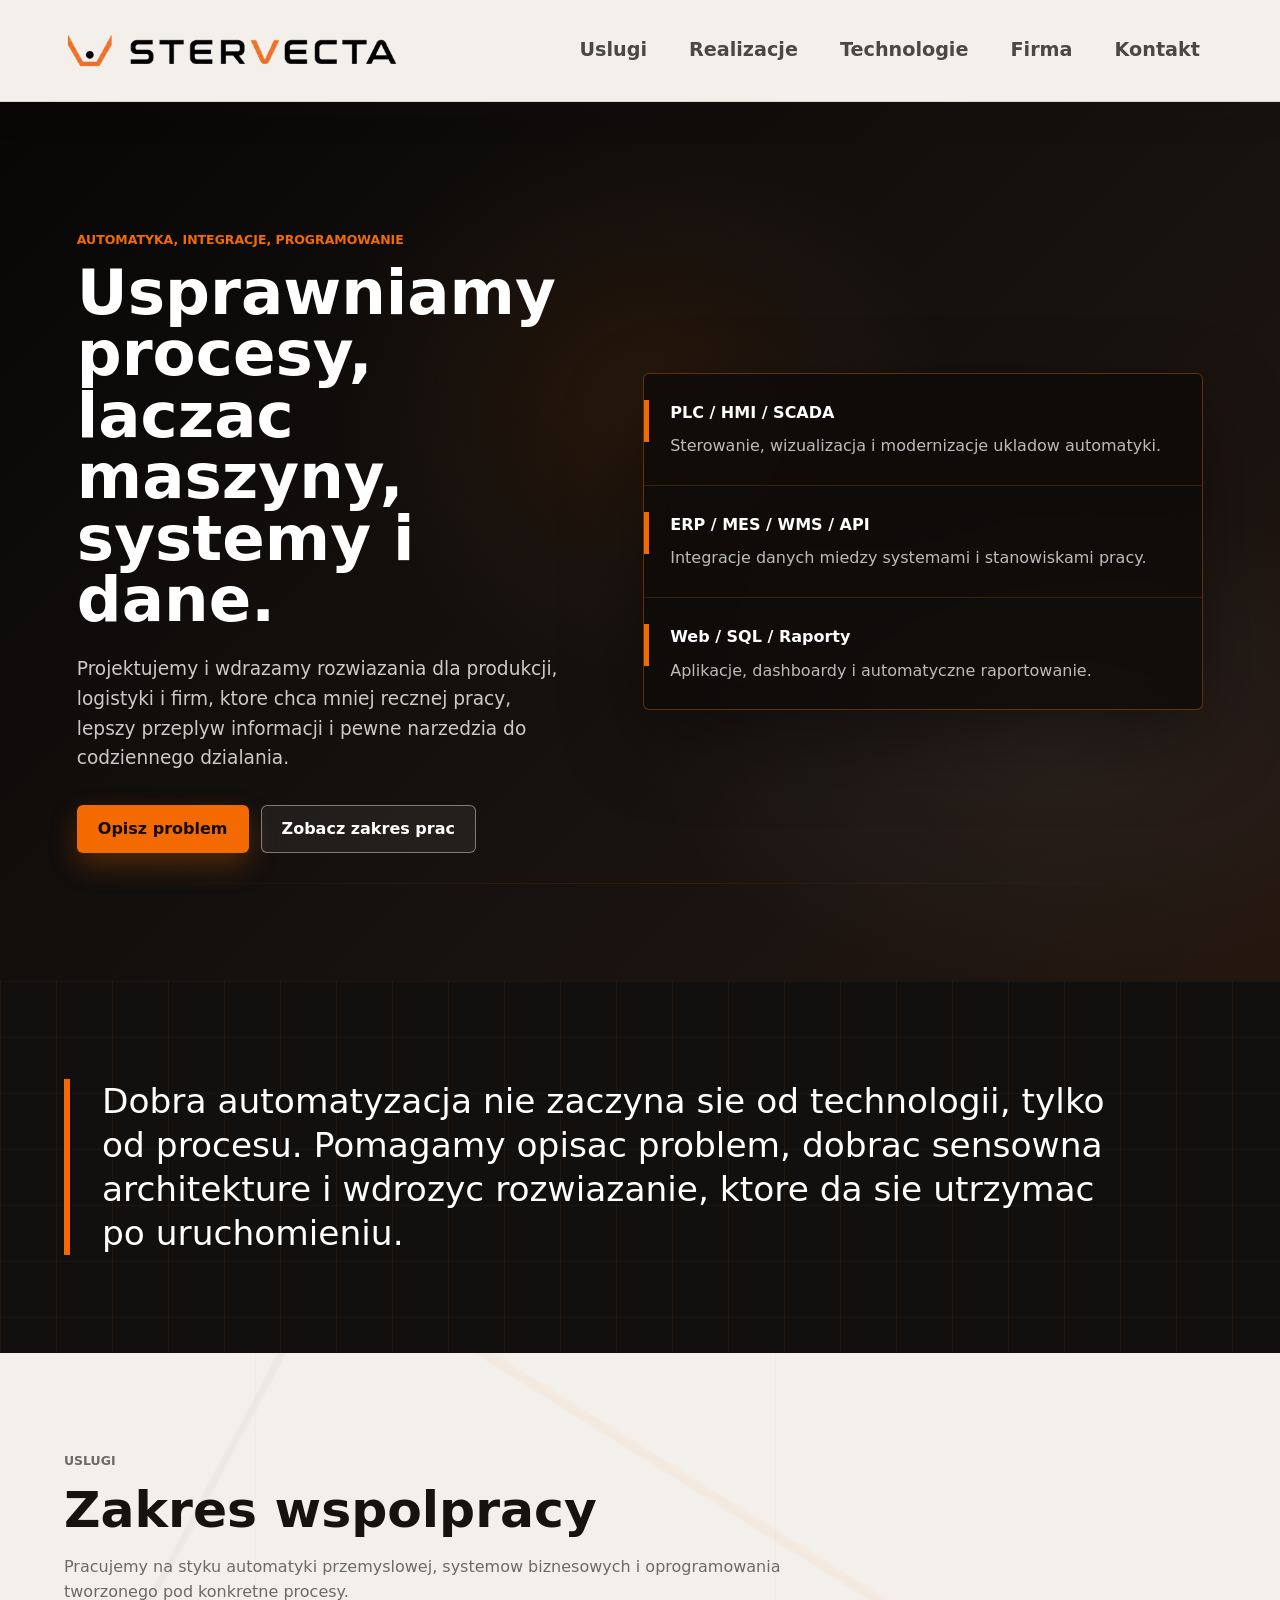
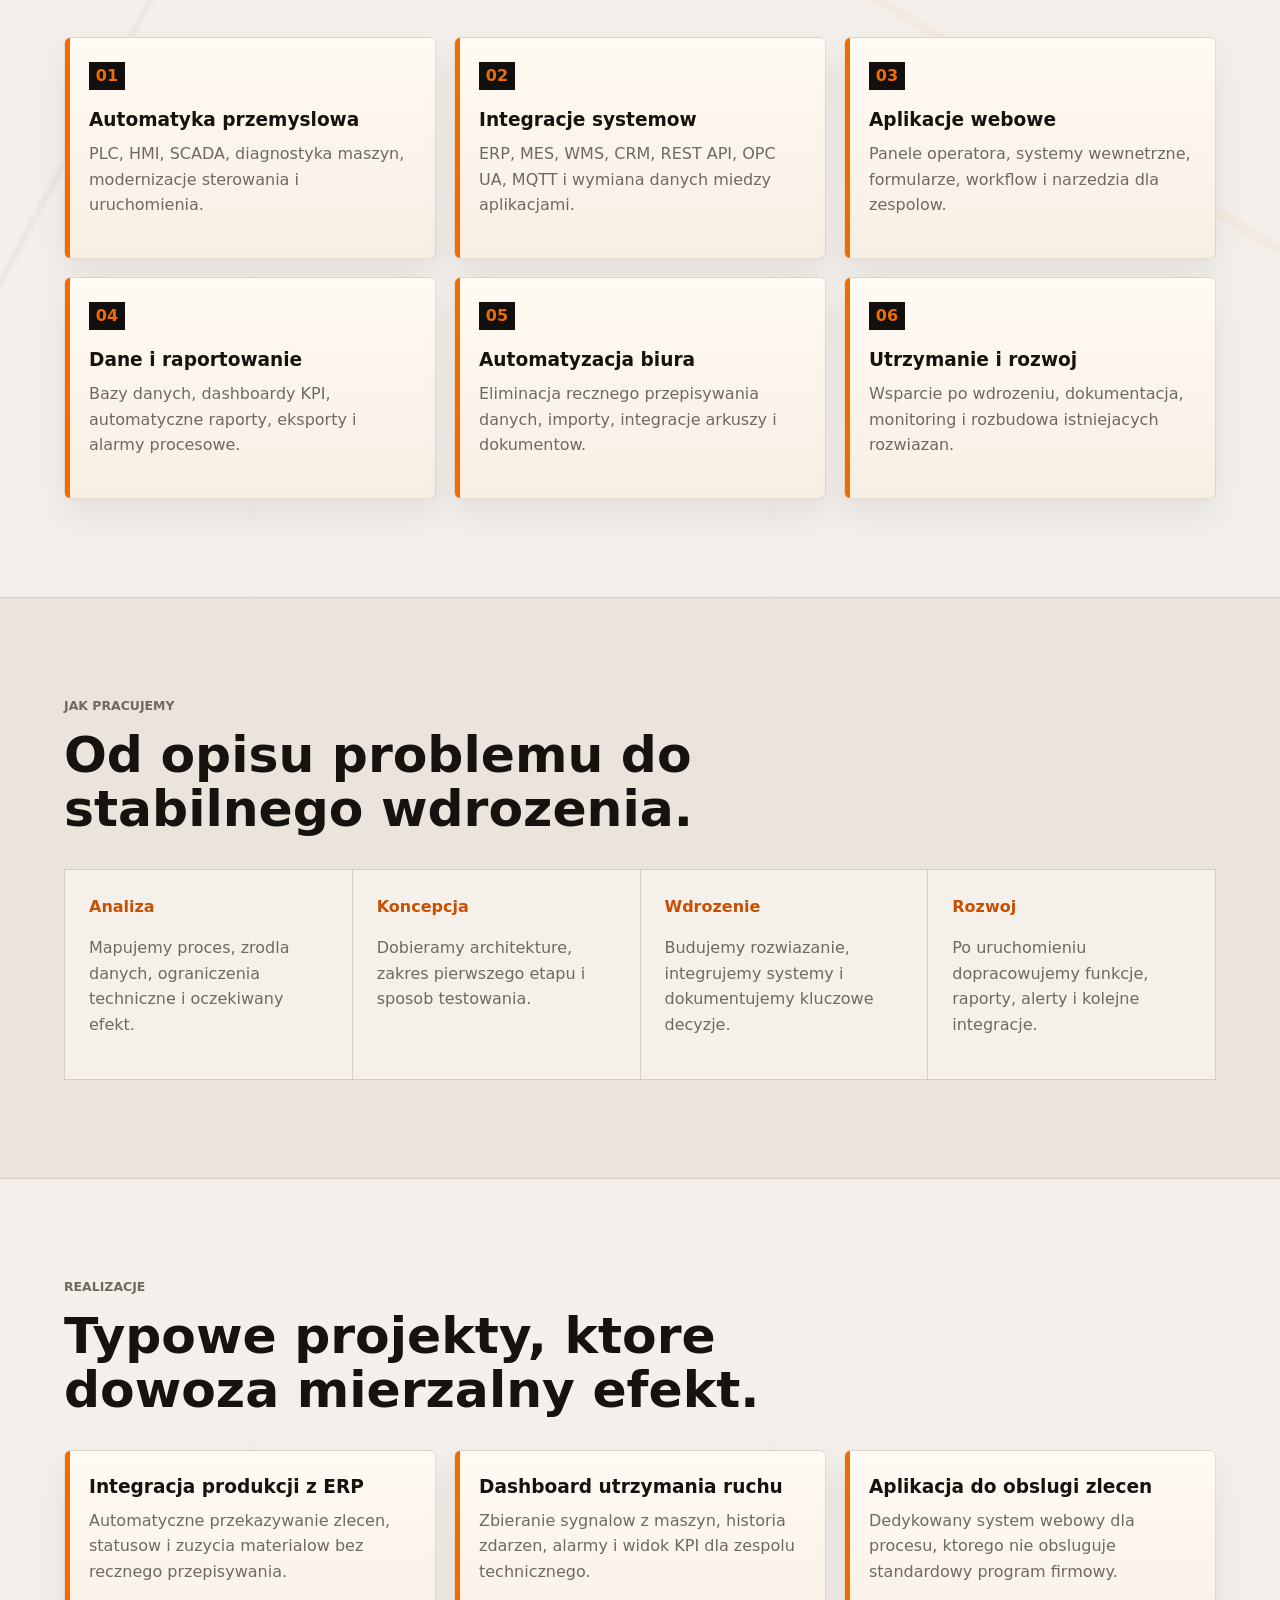
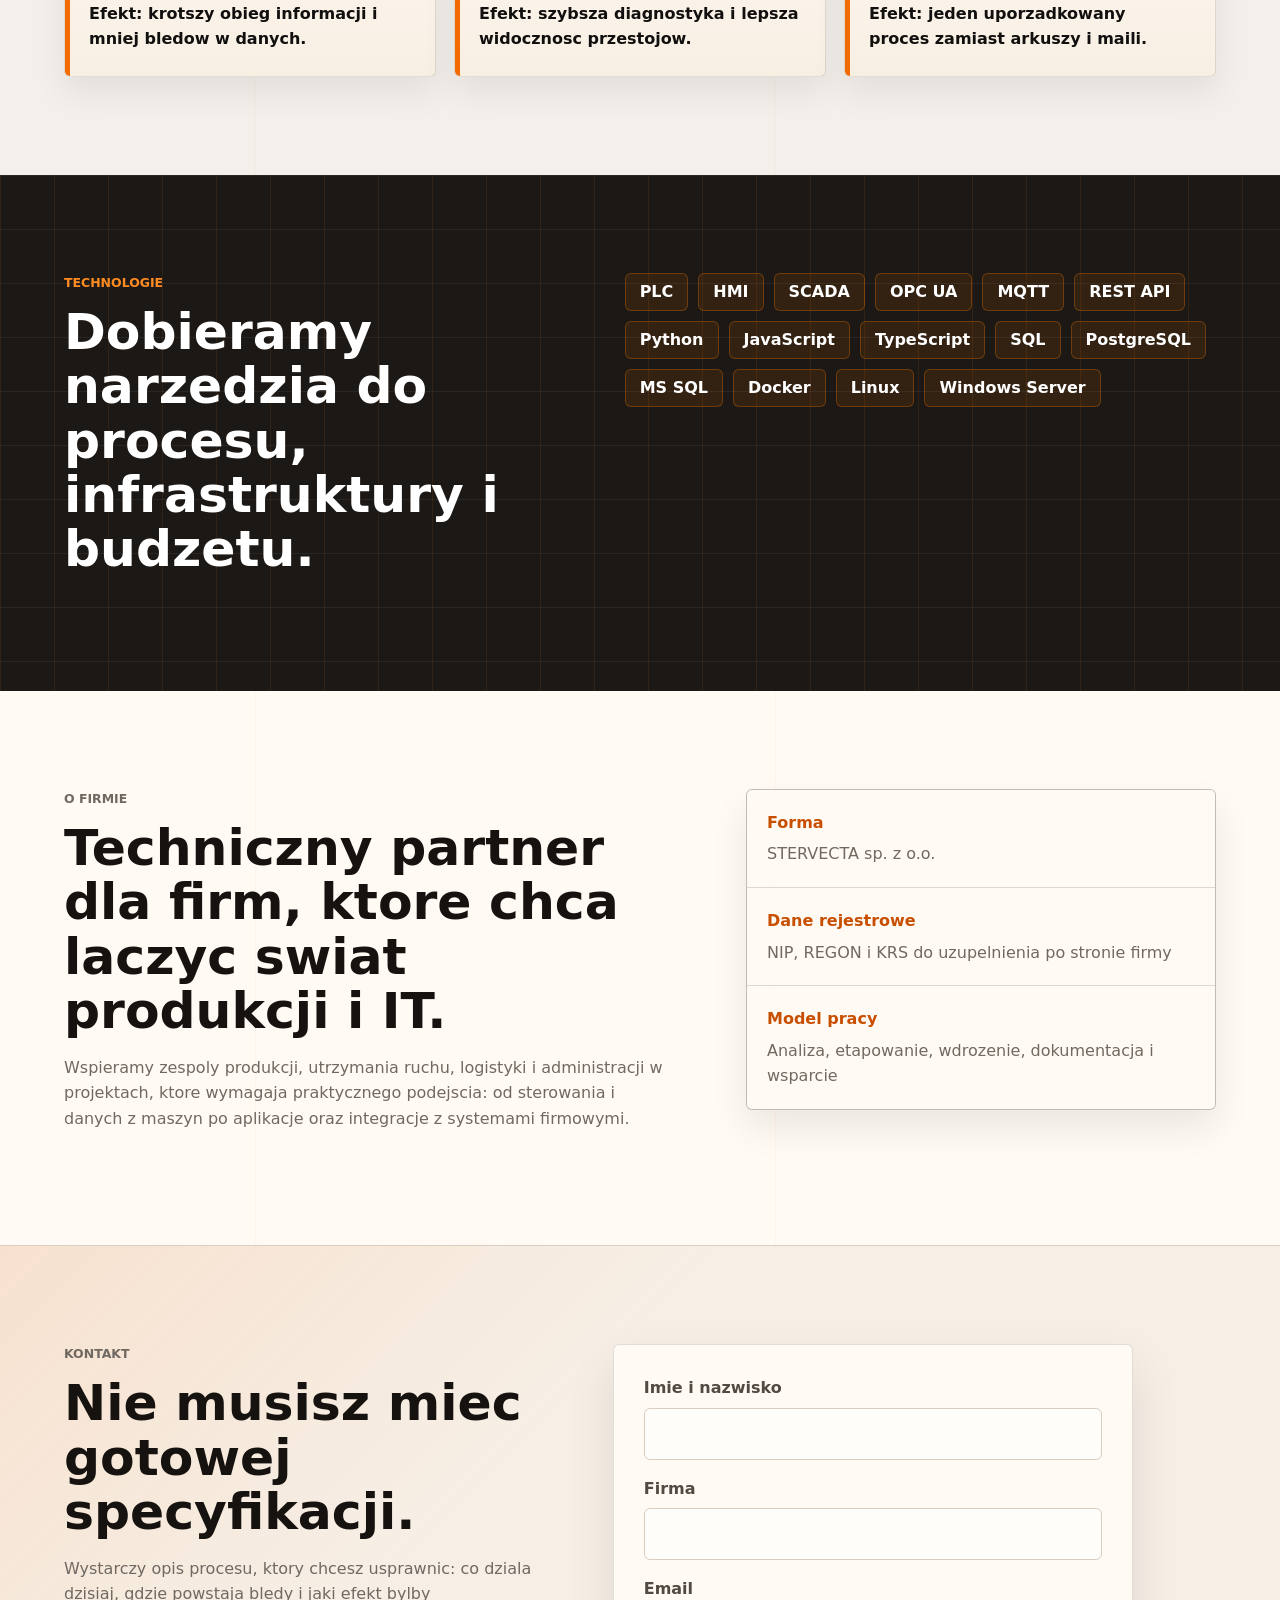
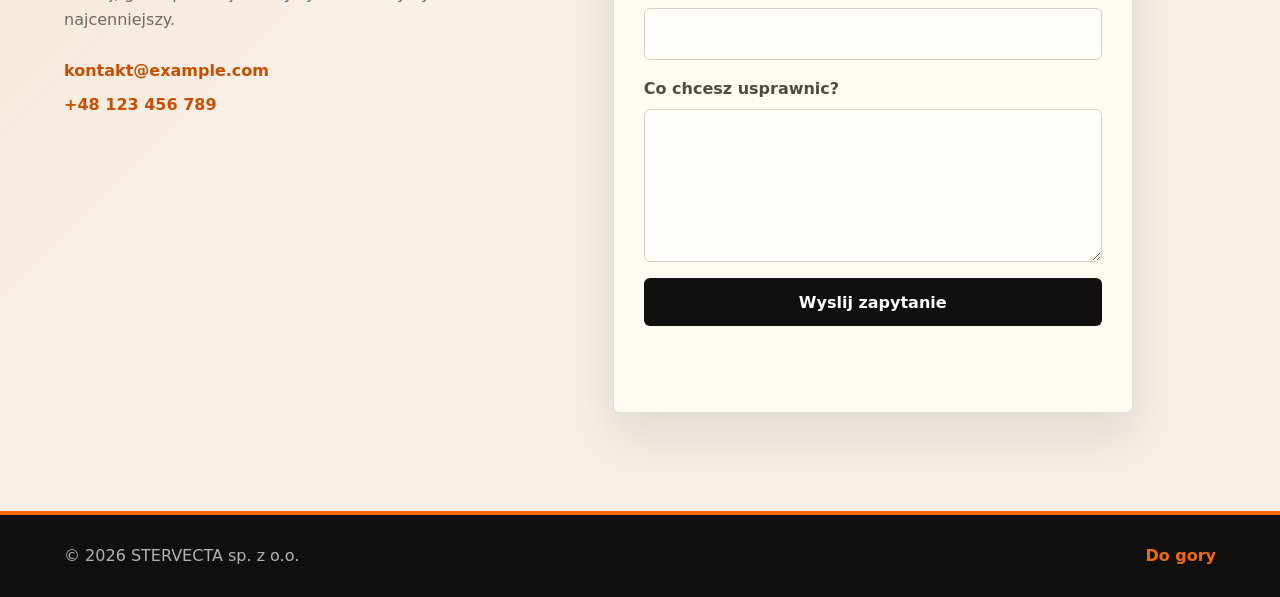
==== index.html @ 31d6cd72 "Offset anchor links below sticky header" ====
﻿<!doctype html>
<html lang="pl">
  <head>
    <meta charset="utf-8">
    <meta name="viewport" content="width=device-width, initial-scale=1">
    <title>Automatyka, integracje i programowanie | STERVECTA automation</title>
    <meta
      name="description"
      content="Automatyka przemyslowa, integracje systemow, aplikacje webowe i automatyzacja procesow dla firm."
    >
    <link rel="stylesheet" href="styles.css?v=20260614-2">
  </head>
  <body>
    <header class="site-header">
      <a class="brand" href="#top" aria-label="Strona glowna">
        <img class="brand-logo" src="assets/logo-stervecta.png?v=20260614-1" alt="STERVECTA">
      </a>
      <button class="menu-toggle" type="button" aria-expanded="false" aria-controls="site-nav" aria-label="Otworz menu">
        <span></span>
        <span></span>
        <span></span>
      </button>
      <nav class="site-nav" id="site-nav" aria-label="Glowne">
        <a href="#uslugi">Uslugi</a>
        <a href="#realizacje">Realizacje</a>
        <a href="#technologie">Technologie</a>
        <a href="#firma">Firma</a>
        <a href="#kontakt">Kontakt</a>
      </nav>
    </header>

    <main id="top">
      <section class="hero">
        <div class="hero-content">
          <p class="eyebrow">Automatyka, integracje, programowanie</p>
          <h1>Usprawniamy procesy, laczac maszyny, systemy i dane.</h1>
          <p class="hero-copy">
            Projektujemy i wdrazamy rozwiazania dla produkcji, logistyki i firm,
            ktore chca mniej recznej pracy, lepszy przeplyw informacji i pewne
            narzedzia do codziennego dzialania.
          </p>
          <div class="hero-actions">
            <a class="button primary" href="#kontakt">Opisz problem</a>
            <a class="button secondary" href="#uslugi">Zobacz zakres prac</a>
          </div>
        </div>
        <aside class="hero-panel" aria-label="Obszary specjalizacji">
          <div>
            <span class="metric">PLC / HMI / SCADA</span>
            <p>Sterowanie, wizualizacja i modernizacje ukladow automatyki.</p>
          </div>
          <div>
            <span class="metric">ERP / MES / WMS / API</span>
            <p>Integracje danych miedzy systemami i stanowiskami pracy.</p>
          </div>
          <div>
            <span class="metric">Web / SQL / Raporty</span>
            <p>Aplikacje, dashboardy i automatyczne raportowanie.</p>
          </div>
        </aside>
      </section>

      <section class="section intro">
        <p class="lead">
          Dobra automatyzacja nie zaczyna sie od technologii, tylko od procesu.
          Pomagamy opisac problem, dobrac sensowna architekture i wdrozyc
          rozwiazanie, ktore da sie utrzymac po uruchomieniu.
        </p>
      </section>

      <section class="section" id="uslugi">
        <div class="section-heading">
          <p class="eyebrow">Uslugi</p>
          <h2>Zakres wspolpracy</h2>
          <p>
            Pracujemy na styku automatyki przemyslowej, systemow biznesowych i
            oprogramowania tworzonego pod konkretne procesy.
          </p>
        </div>
        <div class="service-grid">
          <article class="service-card">
            <span class="card-kicker">01</span>
            <h3>Automatyka przemyslowa</h3>
            <p>PLC, HMI, SCADA, diagnostyka maszyn, modernizacje sterowania i uruchomienia.</p>
          </article>
          <article class="service-card">
            <span class="card-kicker">02</span>
            <h3>Integracje systemow</h3>
            <p>ERP, MES, WMS, CRM, REST API, OPC UA, MQTT i wymiana danych miedzy aplikacjami.</p>
          </article>
          <article class="service-card">
            <span class="card-kicker">03</span>
            <h3>Aplikacje webowe</h3>
            <p>Panele operatora, systemy wewnetrzne, formularze, workflow i narzedzia dla zespolow.</p>
          </article>
          <article class="service-card">
            <span class="card-kicker">04</span>
            <h3>Dane i raportowanie</h3>
            <p>Bazy danych, dashboardy KPI, automatyczne raporty, eksporty i alarmy procesowe.</p>
          </article>
          <article class="service-card">
            <span class="card-kicker">05</span>
            <h3>Automatyzacja biura</h3>
            <p>Eliminacja recznego przepisywania danych, importy, integracje arkuszy i dokumentow.</p>
          </article>
          <article class="service-card">
            <span class="card-kicker">06</span>
            <h3>Utrzymanie i rozwoj</h3>
            <p>Wsparcie po wdrozeniu, dokumentacja, monitoring i rozbudowa istniejacych rozwiazan.</p>
          </article>
        </div>
      </section>

      <section class="section process">
        <div class="section-heading">
          <p class="eyebrow">Jak pracujemy</p>
          <h2>Od opisu problemu do stabilnego wdrozenia.</h2>
        </div>
        <ol class="process-list">
          <li>
            <span>Analiza</span>
            <p>Mapujemy proces, zrodla danych, ograniczenia techniczne i oczekiwany efekt.</p>
          </li>
          <li>
            <span>Koncepcja</span>
            <p>Dobieramy architekture, zakres pierwszego etapu i sposob testowania.</p>
          </li>
          <li>
            <span>Wdrozenie</span>
            <p>Budujemy rozwiazanie, integrujemy systemy i dokumentujemy kluczowe decyzje.</p>
          </li>
          <li>
            <span>Rozwoj</span>
            <p>Po uruchomieniu dopracowujemy funkcje, raporty, alerty i kolejne integracje.</p>
          </li>
        </ol>
      </section>

      <section class="section" id="realizacje">
        <div class="section-heading">
          <p class="eyebrow">Realizacje</p>
          <h2>Typowe projekty, ktore dowoza mierzalny efekt.</h2>
        </div>
        <div class="case-grid">
          <article class="case-card">
            <h3>Integracja produkcji z ERP</h3>
            <p>Automatyczne przekazywanie zlecen, statusow i zuzycia materialow bez recznego przepisywania.</p>
            <strong>Efekt: krotszy obieg informacji i mniej bledow w danych.</strong>
          </article>
          <article class="case-card">
            <h3>Dashboard utrzymania ruchu</h3>
            <p>Zbieranie sygnalow z maszyn, historia zdarzen, alarmy i widok KPI dla zespolu technicznego.</p>
            <strong>Efekt: szybsza diagnostyka i lepsza widocznosc przestojow.</strong>
          </article>
          <article class="case-card">
            <h3>Aplikacja do obslugi zlecen</h3>
            <p>Dedykowany system webowy dla procesu, ktorego nie obsluguje standardowy program firmowy.</p>
            <strong>Efekt: jeden uporzadkowany proces zamiast arkuszy i maili.</strong>
          </article>
        </div>
      </section>

      <section class="section split" id="technologie">
        <div>
          <p class="eyebrow">Technologie</p>
          <h2>Dobieramy narzedzia do procesu, infrastruktury i budzetu.</h2>
        </div>
        <div class="tag-cloud" aria-label="Technologie">
          <span>PLC</span>
          <span>HMI</span>
          <span>SCADA</span>
          <span>OPC UA</span>
          <span>MQTT</span>
          <span>REST API</span>
          <span>Python</span>
          <span>JavaScript</span>
          <span>TypeScript</span>
          <span>SQL</span>
          <span>PostgreSQL</span>
          <span>MS SQL</span>
          <span>Docker</span>
          <span>Linux</span>
          <span>Windows Server</span>
        </div>
      </section>

      <section class="section company" id="firma">
        <div class="company-copy">
          <p class="eyebrow">O firmie</p>
          <h2>Techniczny partner dla firm, ktore chca laczyc swiat produkcji i IT.</h2>
          <p>
            Wspieramy zespoly produkcji, utrzymania ruchu, logistyki i administracji
            w projektach, ktore wymagaja praktycznego podejscia: od sterowania i
            danych z maszyn po aplikacje oraz integracje z systemami firmowymi.
          </p>
        </div>
        <dl class="company-facts">
          <div>
            <dt>Forma</dt>
            <dd>STERVECTA sp. z o.o.</dd>
          </div>
          <div>
            <dt>Dane rejestrowe</dt>
            <dd>NIP, REGON i KRS do uzupelnienia po stronie firmy</dd>
          </div>
          <div>
            <dt>Model pracy</dt>
            <dd>Analiza, etapowanie, wdrozenie, dokumentacja i wsparcie</dd>
          </div>
        </dl>
      </section>

      <section class="section contact" id="kontakt">
        <div class="section-heading">
          <p class="eyebrow">Kontakt</p>
          <h2>Nie musisz miec gotowej specyfikacji.</h2>
          <p>
            Wystarczy opis procesu, ktory chcesz usprawnic: co dziala dzisiaj,
            gdzie powstaja bledy i jaki efekt bylby najcenniejszy.
          </p>
          <div class="contact-lines">
            <a href="mailto:kontakt@example.com">kontakt@example.com</a>
            <a href="tel:+48123456789">+48 123 456 789</a>
          </div>
        </div>
        <form class="contact-form">
          <label>
            Imie i nazwisko
            <input type="text" name="name" autocomplete="name">
          </label>
          <label>
            Firma
            <input type="text" name="company" autocomplete="organization">
          </label>
          <label>
            Email
            <input type="email" name="email" autocomplete="email">
          </label>
          <label>
            Co chcesz usprawnic?
            <textarea name="message" rows="5"></textarea>
          </label>
          <button class="button primary dark" type="submit">Wyslij zapytanie</button>
          <p class="form-status" role="status" aria-live="polite"></p>
        </form>
      </section>
    </main>

    <footer class="site-footer">
      <span>&copy; 2026 STERVECTA sp. z o.o.</span>
      <a href="#top">Do gory</a>
    </footer>

    <script src="script.js?v=20260523-3"></script>
  </body>
</html>
---- styles.css ----
﻿:root {
  --bg: #f3f0eb;
  --surface: #fffaf4;
  --surface-strong: #f8efe3;
  --ink: #15120f;
  --muted: #706962;
  --line: #d8cec1;
  --dark: #11100f;
  --dark-2: #1c1815;
  --dark-3: #2b241f;
  --accent: #f26a00;
  --accent-strong: #c94f00;
  --accent-soft: #fff0df;
  --steel: #34383c;
  --radius: 6px;
  font-family: Inter, ui-sans-serif, system-ui, -apple-system, BlinkMacSystemFont, "Segoe UI", sans-serif;
}

* {
  box-sizing: border-box;
}

html {
  scroll-behavior: smooth;
  scroll-padding-top: 124px;
}

section[id] {
  scroll-margin-top: 124px;
}

body {
  margin: 0;
  background:
    radial-gradient(circle at 16% 18%, rgba(242, 106, 0, 0.10) 0 2px, transparent 3px),
    radial-gradient(circle at 84% 34%, rgba(21, 18, 15, 0.11) 0 2px, transparent 3px),
    radial-gradient(circle at 72% 82%, rgba(242, 106, 0, 0.08) 0 2px, transparent 3px),
    linear-gradient(118deg, transparent 0 24%, rgba(21, 18, 15, 0.035) 24.08% 24.18%, transparent 24.28%),
    linear-gradient(32deg, transparent 0 70%, rgba(242, 106, 0, 0.05) 70.08% 70.18%, transparent 70.28%),
    var(--bg);
  color: var(--ink);
  line-height: 1.6;
}

a {
  color: inherit;
  text-decoration: none;
}

.site-header {
  position: sticky;
  top: 0;
  z-index: 10;
  display: flex;
  align-items: center;
  justify-content: space-between;
  gap: 28px;
  padding: 22px max(clamp(22px, 5vw, 82px), calc((100vw - 1640px) / 2));
  background: rgba(243, 240, 235, 0.96);
  border-bottom: 1px solid rgba(21, 18, 15, 0.12);
  box-shadow: 0 14px 34px rgba(21, 18, 15, 0.08);
  backdrop-filter: blur(16px);
}

.brand {
  display: inline-flex;
  align-items: center;
  max-width: 430px;
  font-weight: 850;
}

.brand-logo {
  display: block;
  width: min(336px, 70vw);
  height: auto;
}

.menu-toggle {
  display: none;
  align-items: center;
  justify-content: center;
  width: 52px;
  height: 46px;
  padding: 0;
  border: 1px solid rgba(21, 18, 15, 0.18);
  border-radius: var(--radius);
  background: rgba(255, 250, 244, 0.74);
  cursor: pointer;
}

.menu-toggle span {
  position: absolute;
  width: 24px;
  height: 2px;
  border-radius: 999px;
  background: var(--ink);
  transition: transform 160ms ease, opacity 160ms ease;
}

.menu-toggle span:nth-child(1) {
  transform: translateY(-8px);
}

.menu-toggle span:nth-child(3) {
  transform: translateY(8px);
}

.site-header.menu-open .menu-toggle span:nth-child(1) {
  transform: rotate(45deg);
}

.site-header.menu-open .menu-toggle span:nth-child(2) {
  opacity: 0;
}

.site-header.menu-open .menu-toggle span:nth-child(3) {
  transform: rotate(-45deg);
}

.site-nav {
  display: flex;
  flex-wrap: wrap;
  justify-content: flex-end;
  gap: 10px;
  color: #4d4741;
  font-size: 1.2rem;
  font-weight: 850;
}

.site-nav a {
  padding: 13px 16px;
  border-radius: var(--radius);
}

.site-nav a:hover {
  background: var(--accent-soft);
  color: var(--accent-strong);
}

.hero {
  position: relative;
  isolation: isolate;
  min-height: calc(100vh - 66px);
  display: grid;
  grid-template-columns: minmax(0, 1.35fr) minmax(440px, 560px);
  gap: clamp(54px, 6vw, 120px);
  align-items: center;
  overflow: hidden;
  padding: clamp(82px, 10vw, 138px) max(clamp(28px, 6vw, 94px), calc((100vw - 1640px) / 2));
  background:
    radial-gradient(ellipse at 50% 34%, rgba(242, 106, 0, 0.09), transparent 34%),
    radial-gradient(ellipse at 82% 72%, rgba(255, 255, 255, 0.055), transparent 28%),
    linear-gradient(135deg, #080706 0%, #15110f 54%, #241710 100%);
  color: white;
}


.hero::after {
  content: "";
  position: absolute;
  left: 8%;
  right: 8%;
  bottom: 11%;
  z-index: -2;
  height: 1px;
  background: linear-gradient(90deg, transparent, rgba(242, 106, 0, 0.22), transparent);
  opacity: 0.58;
  pointer-events: none;
}

.hero-content {
  max-width: 1180px;
}

.hero-panel {
  display: grid;
  gap: 0;
  overflow: hidden;
  border: 1px solid rgba(255, 122, 0, 0.34);
  border-radius: var(--radius);
  background: rgba(12, 10, 9, 0.76);
  box-shadow: 0 30px 80px rgba(0, 0, 0, 0.36);
  backdrop-filter: blur(14px);
}

.hero-panel div {
  position: relative;
  padding: clamp(26px, 2vw, 34px);
  border-bottom: 1px solid rgba(255, 122, 0, 0.18);
}

.hero-panel div:last-child {
  border-bottom: 0;
}

.hero-panel div::before {
  content: "";
  position: absolute;
  top: clamp(26px, 2vw, 34px);
  left: 0;
  width: 5px;
  height: 42px;
  background: var(--accent);
}

.hero-panel p {
  margin: 8px 0 0;
  color: rgba(255, 255, 255, 0.72);
}

.metric {
  display: block;
  color: white;
  font-weight: 900;
}

.eyebrow {
  margin: 0 0 12px;
  color: var(--accent);
  font-size: 0.78rem;
  font-weight: 900;
  letter-spacing: 0;
  text-transform: uppercase;
}

h1,
h2,
h3,
p {
  margin-top: 0;
}

h1 {
  max-width: 1160px;
  margin-bottom: 24px;
  font-size: clamp(2.7rem, 4.9vw, 5.6rem);
  line-height: 0.98;
}

h2 {
  margin-bottom: 16px;
  font-size: clamp(2rem, 4vw, 3.15rem);
  line-height: 1.08;
}

h3 {
  margin-bottom: 10px;
  font-size: 1.16rem;
  line-height: 1.25;
}

.hero-copy {
  max-width: 840px;
  color: rgba(255, 255, 255, 0.78);
  font-size: 1.16rem;
}

.hero-actions {
  display: flex;
  flex-wrap: wrap;
  gap: 12px;
  margin-top: 32px;
}

.button {
  display: inline-flex;
  align-items: center;
  justify-content: center;
  min-height: 48px;
  padding: 0 20px;
  border: 1px solid transparent;
  border-radius: var(--radius);
  font: inherit;
  font-weight: 900;
  cursor: pointer;
  transition: transform 160ms ease, box-shadow 160ms ease, background 160ms ease, color 160ms ease;
}

.button:hover {
  transform: translateY(-1px);
}

.button.primary {
  background: var(--accent);
  color: #160c05;
  box-shadow: 0 12px 28px rgba(242, 106, 0, 0.28);
}

.button.primary.dark {
  background: var(--dark);
  color: white;
  box-shadow: none;
}

.button.primary.dark:hover {
  background: var(--accent);
  color: #160c05;
}

.button.secondary {
  border-color: rgba(255, 255, 255, 0.42);
  background: rgba(255, 255, 255, 0.06);
  color: white;
}

.button.secondary:hover {
  border-color: var(--accent);
  background: rgba(242, 106, 0, 0.14);
}

.section {
  padding: clamp(60px, 8vw, 98px) clamp(20px, 5vw, 72px);
}

main > .section:not(.intro):not(.split):not(.contact) {
  background-image:
    linear-gradient(90deg, transparent 0 76%, rgba(242, 106, 0, 0.045) 76% 76.14%, transparent 76.26%),
    linear-gradient(0deg, transparent 0 68%, rgba(21, 18, 15, 0.035) 68% 68.12%, transparent 68.24%);
  background-size: 520px 260px;
  background-position: center top;
}

.intro {
  position: relative;
  overflow: hidden;
  background: var(--dark);
  color: white;
}

.intro::before {
  content: "";
  position: absolute;
  inset: 0;
  background:
    linear-gradient(90deg, rgba(242, 106, 0, 0.16) 1px, transparent 1px) 0 0 / 56px 56px,
    linear-gradient(180deg, rgba(255, 255, 255, 0.06) 1px, transparent 1px) 0 0 / 56px 56px;
  opacity: 0.55;
}

.lead {
  position: relative;
  max-width: 1050px;
  margin: 0;
  border-left: 6px solid var(--accent);
  padding-left: clamp(18px, 3vw, 32px);
  font-size: clamp(1.35rem, 3vw, 2.15rem);
  line-height: 1.28;
}

.section-heading {
  max-width: 780px;
  margin-bottom: 32px;
}

.section-heading p,
.company-copy p {
  color: var(--muted);
}

.service-grid,
.case-grid {
  display: grid;
  grid-template-columns: repeat(3, minmax(0, 1fr));
  gap: 18px;
}

.service-card,
.case-card {
  position: relative;
  min-height: 220px;
  padding: 24px;
  overflow: hidden;
  background: linear-gradient(180deg, #fffaf4, #f8efe3);
  border: 1px solid rgba(21, 18, 15, 0.12);
  border-radius: var(--radius);
  box-shadow: 0 16px 34px rgba(21, 18, 15, 0.07);
}

.service-card::before,
.case-card::before {
  content: "";
  position: absolute;
  inset: 0 auto 0 0;
  width: 5px;
  background: var(--accent);
}

.service-card:hover,
.case-card:hover {
  border-color: rgba(242, 106, 0, 0.42);
  box-shadow: 0 22px 42px rgba(21, 18, 15, 0.11);
}

.service-card p,
.case-card p,
.split p {
  color: var(--muted);
}

.card-kicker {
  display: inline-flex;
  align-items: center;
  justify-content: center;
  min-width: 36px;
  min-height: 28px;
  margin-bottom: 18px;
  background: var(--dark);
  color: var(--accent);
  font-weight: 900;
}

.process {
  background:
    linear-gradient(90deg, rgba(21, 18, 15, 0.05) 1px, transparent 1px) 0 0 / 44px 44px,
    #ebe4dc;
  border-block: 1px solid var(--line);
}

.process-list {
  display: grid;
  grid-template-columns: repeat(4, minmax(0, 1fr));
  gap: 0;
  margin: 0;
  padding: 0;
  list-style: none;
  border-top: 1px solid rgba(21, 18, 15, 0.16);
  border-left: 1px solid rgba(21, 18, 15, 0.16);
  background: rgba(255, 250, 244, 0.58);
}

.process-list li {
  min-height: 210px;
  padding: 24px;
  border-right: 1px solid rgba(21, 18, 15, 0.16);
  border-bottom: 1px solid rgba(21, 18, 15, 0.16);
}

.process-list span {
  display: block;
  margin-bottom: 16px;
  color: var(--accent-strong);
  font-weight: 900;
}

.process-list p {
  color: var(--muted);
}

.case-card strong {
  display: block;
  color: var(--dark);
}

.split {
  display: grid;
  grid-template-columns: minmax(0, 0.9fr) minmax(0, 1.1fr);
  gap: clamp(28px, 6vw, 80px);
  align-items: start;
  background:
    linear-gradient(90deg, rgba(255, 122, 0, 0.10) 1px, transparent 1px) 0 0 / 54px 54px,
    linear-gradient(180deg, rgba(255, 255, 255, 0.06) 1px, transparent 1px) 0 0 / 54px 54px,
    var(--dark-2);
  color: white;
}

.split .eyebrow {
  color: #ff8b22;
}

.split p {
  color: rgba(255, 255, 255, 0.74);
}

.tag-cloud {
  display: flex;
  flex-wrap: wrap;
  gap: 10px;
}

.tag-cloud span {
  display: inline-flex;
  align-items: center;
  min-height: 38px;
  padding: 0 14px;
  border: 1px solid rgba(255, 122, 0, 0.30);
  border-radius: var(--radius);
  background: rgba(255, 122, 0, 0.10);
  color: white;
  font-weight: 800;
}

.company {
  display: grid;
  grid-template-columns: minmax(0, 1fr) minmax(280px, 470px);
  gap: clamp(28px, 6vw, 80px);
  align-items: start;
  background: var(--surface);
}

.company-facts {
  display: grid;
  gap: 1px;
  overflow: hidden;
  margin: 0;
  border: 1px solid rgba(21, 18, 15, 0.14);
  border-radius: var(--radius);
  background: rgba(21, 18, 15, 0.14);
  box-shadow: 0 18px 36px rgba(21, 18, 15, 0.08);
}

.company-facts div {
  padding: 20px;
  background: #fffaf4;
}

.company-facts dt {
  margin-bottom: 6px;
  color: var(--accent-strong);
  font-weight: 900;
}

.company-facts dd {
  margin: 0;
  color: var(--muted);
}

.contact {
  display: grid;
  grid-template-columns: minmax(0, 0.85fr) minmax(280px, 520px);
  gap: clamp(28px, 6vw, 80px);
  background:
    linear-gradient(135deg, rgba(242, 106, 0, 0.10), transparent 34%),
    #f7efe6;
  border-top: 1px solid var(--line);
}

.contact-lines {
  display: grid;
  gap: 8px;
  margin-top: 26px;
  color: var(--accent-strong);
  font-weight: 900;
}

.contact-form {
  display: grid;
  gap: 16px;
  padding: clamp(20px, 3vw, 30px);
  background: #fffaf4;
  border: 1px solid rgba(21, 18, 15, 0.13);
  border-radius: var(--radius);
  box-shadow: 0 22px 48px rgba(21, 18, 15, 0.10);
}

label {
  display: grid;
  gap: 7px;
  color: #514a43;
  font-weight: 800;
}

input,
textarea {
  width: 100%;
  border: 1px solid var(--line);
  border-radius: var(--radius);
  padding: 12px 14px;
  background: #fffdf9;
  color: var(--ink);
  font: inherit;
}

input:focus,
textarea:focus {
  outline: 3px solid rgba(242, 106, 0, 0.20);
  border-color: var(--accent);
}

.form-status {
  min-height: 24px;
  color: var(--dark);
  font-weight: 900;
}

.site-footer {
  display: flex;
  justify-content: space-between;
  gap: 18px;
  padding: 28px clamp(20px, 5vw, 72px);
  background: var(--dark);
  border-top: 4px solid var(--accent);
  color: rgba(255, 255, 255, 0.68);
}

.site-footer a {
  color: var(--accent);
  font-weight: 900;
}



@media (min-width: 1500px) {
  .section {
    padding-inline: max(96px, calc((100vw - 1640px) / 2));
  }

  .service-grid,
  .case-grid {
    gap: 24px;
  }

  .contact,
  .split,
  .company {
    gap: clamp(44px, 7vw, 112px);
  }
}
@media (min-width: 1500px) {
  .hero {
    grid-template-columns: minmax(0, 1.35fr) minmax(500px, 600px);
    padding-inline: max(112px, calc((100vw - 1640px) / 2));
  }

  .hero-content {
    max-width: 1280px;
  }

  h1 {
    max-width: 1240px;
  }
}

@media (max-width: 1240px) {
  .hero {
    grid-template-columns: minmax(0, 1fr) minmax(360px, 460px);
  }
}
@media (max-width: 980px) {
  .hero,
  .service-grid,
  .case-grid,
  .process-list {
    grid-template-columns: 1fr 1fr;
  }

  .hero-panel {
    max-width: 680px;
  }
}

@media (max-width: 900px) {
  html {
    scroll-padding-top: 104px;
  }

  section[id] {
    scroll-margin-top: 104px;
  }

  .site-header {
    display: grid;
    grid-template-columns: minmax(0, 1fr) auto;
    align-items: center;
    gap: 16px;
  }

  .brand-logo {
    width: min(300px, 64vw);
  }

  .menu-toggle {
    position: relative;
    display: inline-flex;
  }

  .site-nav {
    grid-column: 1 / -1;
    display: grid;
    grid-template-columns: 1fr;
    width: 100%;
    max-height: 0;
    overflow: hidden;
    gap: 4px;
    padding: 0;
    border: 0;
    opacity: 0;
    transition: max-height 220ms ease, opacity 180ms ease, padding 180ms ease, border-color 180ms ease;
  }

  .site-header.menu-open .site-nav {
    max-height: 360px;
    padding: 10px 0 2px;
    border-top: 1px solid rgba(21, 18, 15, 0.12);
    opacity: 1;
  }

  .site-nav a {
    padding: 14px 12px;
  }
}

@media (max-width: 760px) {
  .contact,
  .split,
  .company,
  .service-grid,
  .case-grid,
  .process-list {
    grid-template-columns: 1fr;
  }

  .hero {
    grid-template-columns: 1fr;
  }

  .site-header {
    padding: 18px clamp(20px, 5vw, 72px);
  }

  .site-nav {
    justify-content: flex-start;
  }

  .hero {
    min-height: auto;
  }

  h1 {
    font-size: 3rem;
  }

  .site-footer {
    flex-direction: column;
  }
}
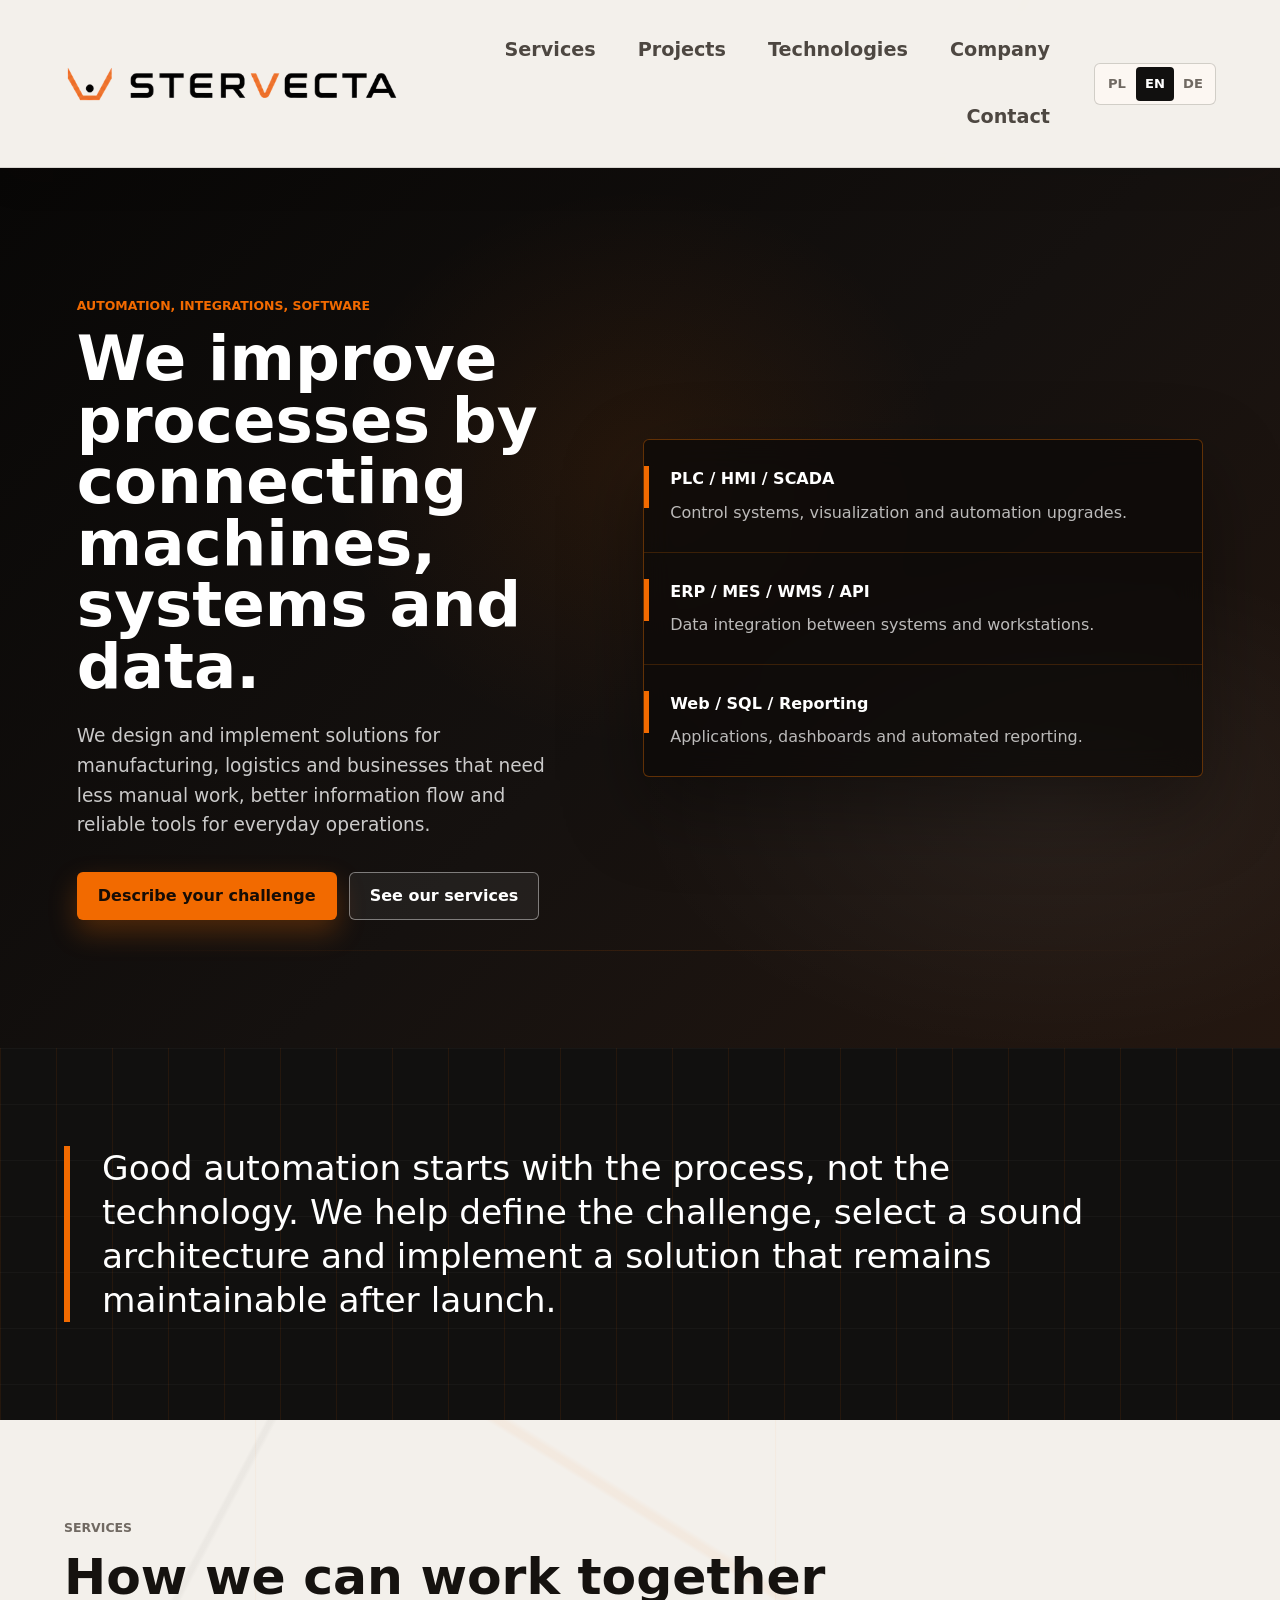
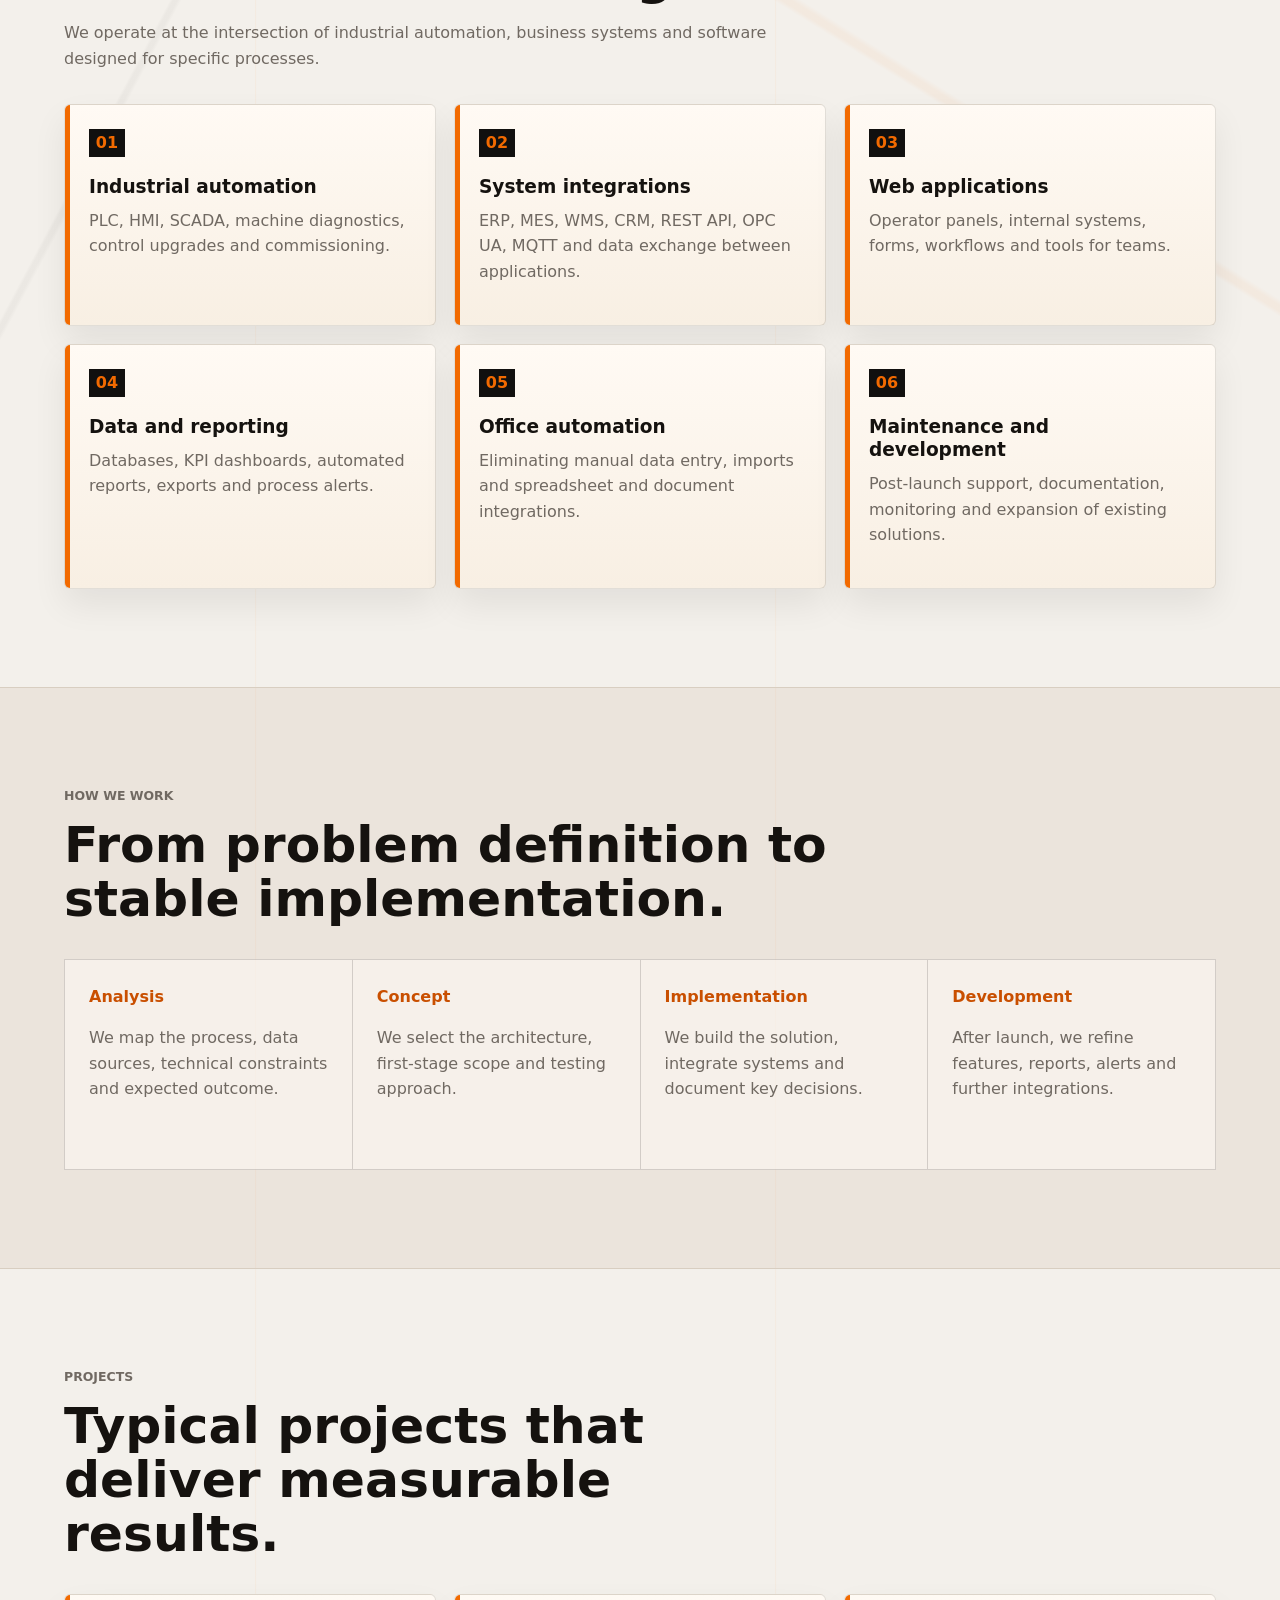
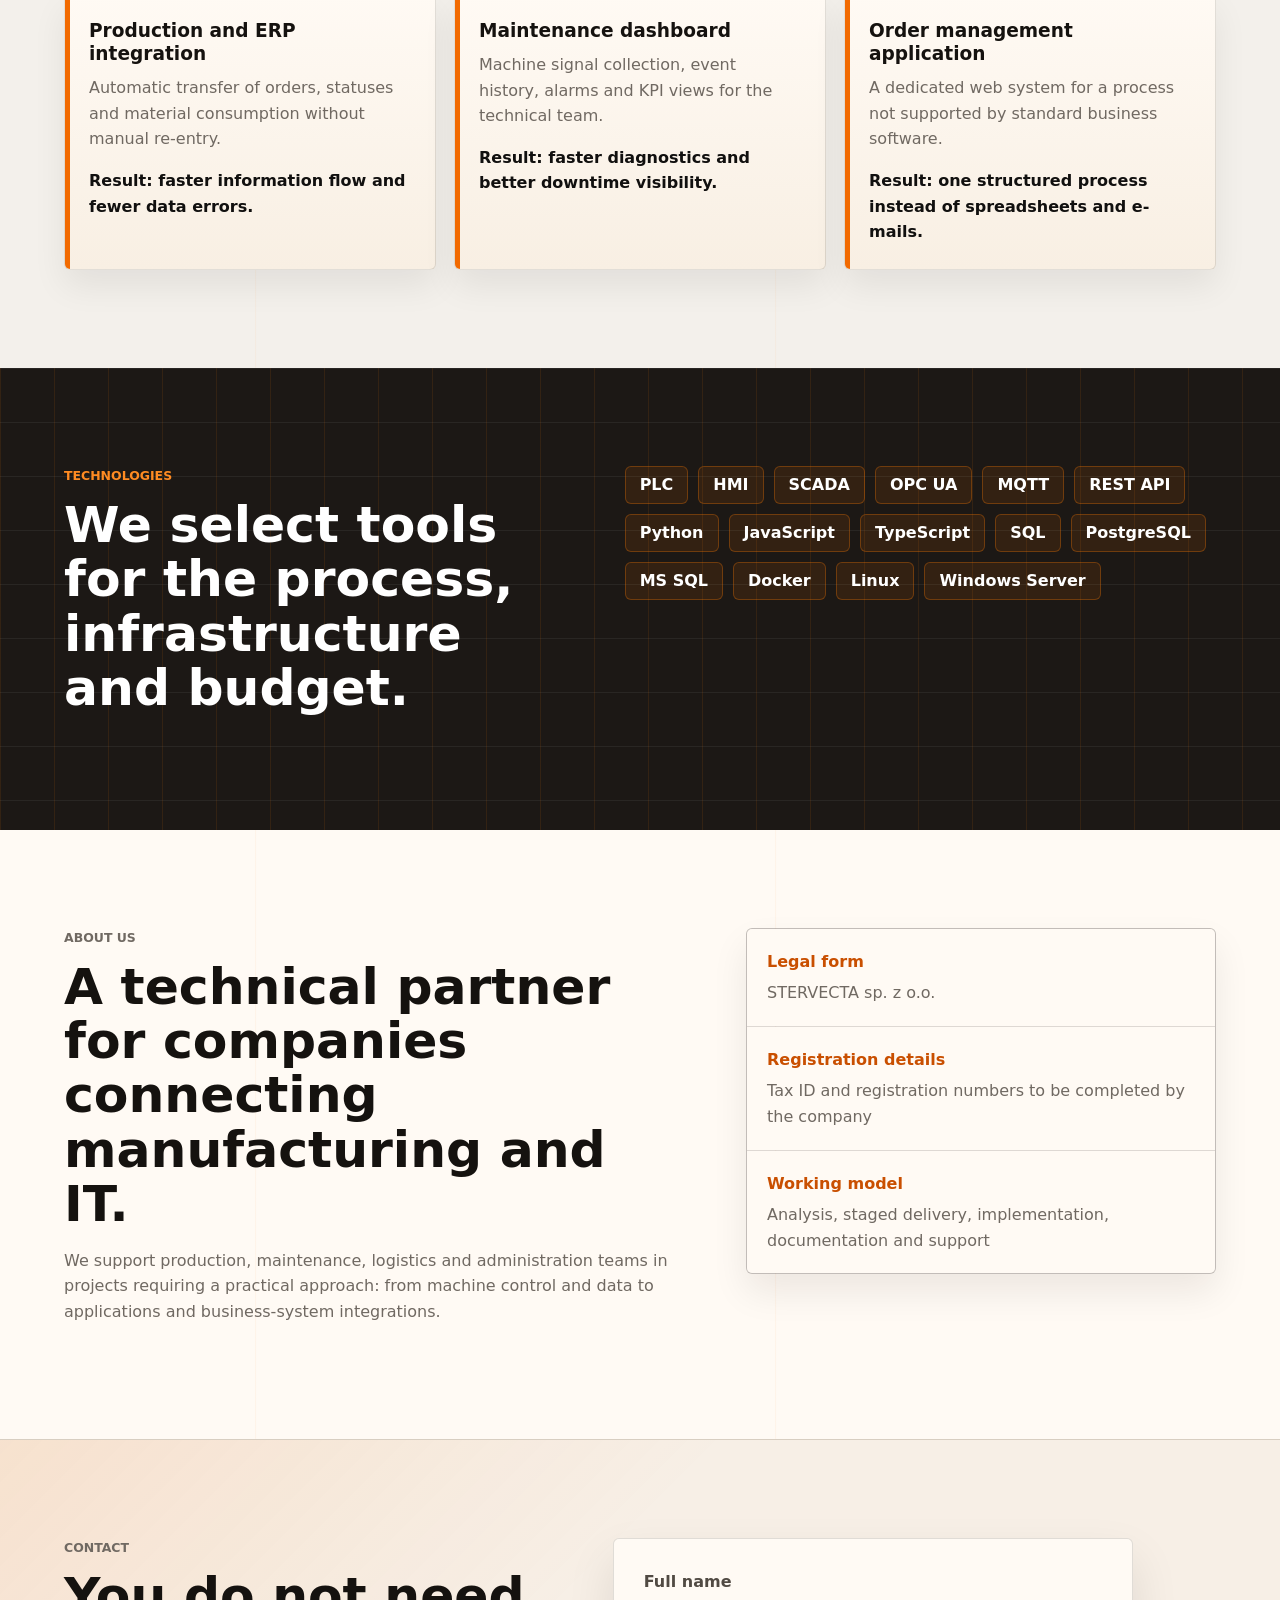
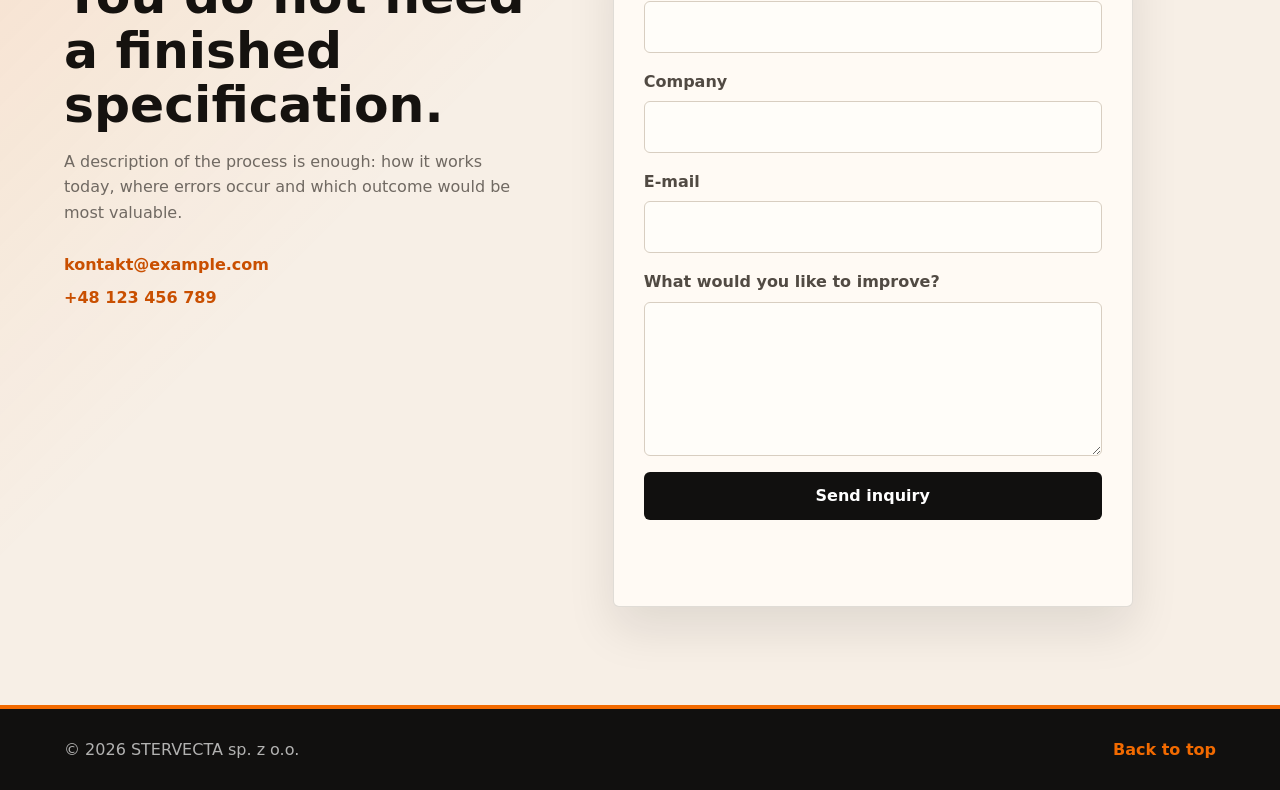
==== commit a8c5a3a1: "Add Polish English and German translations" ====
--- a/index.html
+++ b/index.html
@@ -1,265 +1,121 @@
-﻿<!doctype html>
+<!doctype html>
 <html lang="pl">
   <head>
     <meta charset="utf-8">
     <meta name="viewport" content="width=device-width, initial-scale=1">
-    <title>Automatyka, integracje i programowanie | STERVECTA automation</title>
-    <meta
-      name="description"
-      content="Automatyka przemyslowa, integracje systemow, aplikacje webowe i automatyzacja procesow dla firm."
-    >
-    <link rel="stylesheet" href="styles.css?v=20260614-2">
+    <title>Automatyka, integracje i programowanie | STERVECTA</title>
+    <meta name="description" content="Automatyka przemysłowa, integracje systemów, aplikacje webowe i automatyzacja procesów dla firm.">
+    <link rel="stylesheet" href="styles.css?v=20260614-3">
   </head>
   <body>
     <header class="site-header">
-      <a class="brand" href="#top" aria-label="Strona glowna">
+      <a class="brand" href="#top" aria-label="Strona główna" data-i18n-aria-label="brand.home">
         <img class="brand-logo" src="assets/logo-stervecta.png?v=20260614-1" alt="STERVECTA">
       </a>
-      <button class="menu-toggle" type="button" aria-expanded="false" aria-controls="site-nav" aria-label="Otworz menu">
-        <span></span>
-        <span></span>
-        <span></span>
-      </button>
-      <nav class="site-nav" id="site-nav" aria-label="Glowne">
-        <a href="#uslugi">Uslugi</a>
-        <a href="#realizacje">Realizacje</a>
-        <a href="#technologie">Technologie</a>
-        <a href="#firma">Firma</a>
-        <a href="#kontakt">Kontakt</a>
+      <nav class="site-nav" id="site-nav" aria-label="Główne" data-i18n-aria-label="nav.label">
+        <a href="#uslugi" data-i18n="nav.services">Usługi</a>
+        <a href="#realizacje" data-i18n="nav.projects">Realizacje</a>
+        <a href="#technologie" data-i18n="nav.technologies">Technologie</a>
+        <a href="#firma" data-i18n="nav.company">Firma</a>
+        <a href="#kontakt" data-i18n="nav.contact">Kontakt</a>
       </nav>
+      <div class="header-actions">
+        <div class="language-switcher" role="group" aria-label="Wybór języka" data-i18n-aria-label="language.label">
+          <button type="button" data-language="pl" aria-pressed="true">PL</button>
+          <button type="button" data-language="en" aria-pressed="false">EN</button>
+          <button type="button" data-language="de" aria-pressed="false">DE</button>
+        </div>
+        <button class="menu-toggle" type="button" aria-expanded="false" aria-controls="site-nav" aria-label="Otwórz menu" data-i18n-aria-label="menu.open">
+          <span></span><span></span><span></span>
+        </button>
+      </div>
     </header>
 
     <main id="top">
       <section class="hero">
         <div class="hero-content">
-          <p class="eyebrow">Automatyka, integracje, programowanie</p>
-          <h1>Usprawniamy procesy, laczac maszyny, systemy i dane.</h1>
-          <p class="hero-copy">
-            Projektujemy i wdrazamy rozwiazania dla produkcji, logistyki i firm,
-            ktore chca mniej recznej pracy, lepszy przeplyw informacji i pewne
-            narzedzia do codziennego dzialania.
-          </p>
+          <p class="eyebrow" data-i18n="hero.eyebrow">Automatyka, integracje, programowanie</p>
+          <h1 data-i18n="hero.title">Usprawniamy procesy, łącząc maszyny, systemy i dane.</h1>
+          <p class="hero-copy" data-i18n="hero.copy">Projektujemy i wdrażamy rozwiązania dla produkcji, logistyki i firm, które chcą mniej ręcznej pracy, lepszy przepływ informacji i pewne narzędzia do codziennego działania.</p>
           <div class="hero-actions">
-            <a class="button primary" href="#kontakt">Opisz problem</a>
-            <a class="button secondary" href="#uslugi">Zobacz zakres prac</a>
+            <a class="button primary" href="#kontakt" data-i18n="hero.ctaPrimary">Opisz problem</a>
+            <a class="button secondary" href="#uslugi" data-i18n="hero.ctaSecondary">Zobacz zakres prac</a>
           </div>
         </div>
-        <aside class="hero-panel" aria-label="Obszary specjalizacji">
-          <div>
-            <span class="metric">PLC / HMI / SCADA</span>
-            <p>Sterowanie, wizualizacja i modernizacje ukladow automatyki.</p>
-          </div>
-          <div>
-            <span class="metric">ERP / MES / WMS / API</span>
-            <p>Integracje danych miedzy systemami i stanowiskami pracy.</p>
-          </div>
-          <div>
-            <span class="metric">Web / SQL / Raporty</span>
-            <p>Aplikacje, dashboardy i automatyczne raportowanie.</p>
-          </div>
+        <aside class="hero-panel" aria-label="Obszary specjalizacji" data-i18n-aria-label="hero.panelLabel">
+          <div><span class="metric">PLC / HMI / SCADA</span><p data-i18n="hero.panel1">Sterowanie, wizualizacja i modernizacje układów automatyki.</p></div>
+          <div><span class="metric">ERP / MES / WMS / API</span><p data-i18n="hero.panel2">Integracje danych między systemami i stanowiskami pracy.</p></div>
+          <div><span class="metric" data-i18n="hero.panel3Title">Web / SQL / Raporty</span><p data-i18n="hero.panel3">Aplikacje, dashboardy i automatyczne raportowanie.</p></div>
         </aside>
       </section>
 
       <section class="section intro">
-        <p class="lead">
-          Dobra automatyzacja nie zaczyna sie od technologii, tylko od procesu.
-          Pomagamy opisac problem, dobrac sensowna architekture i wdrozyc
-          rozwiazanie, ktore da sie utrzymac po uruchomieniu.
-        </p>
+        <p class="lead" data-i18n="intro.lead">Dobra automatyzacja nie zaczyna się od technologii, tylko od procesu. Pomagamy opisać problem, dobrać sensowną architekturę i wdrożyć rozwiązanie, które da się utrzymać po uruchomieniu.</p>
       </section>
 
       <section class="section" id="uslugi">
         <div class="section-heading">
-          <p class="eyebrow">Uslugi</p>
-          <h2>Zakres wspolpracy</h2>
-          <p>
-            Pracujemy na styku automatyki przemyslowej, systemow biznesowych i
-            oprogramowania tworzonego pod konkretne procesy.
-          </p>
+          <p class="eyebrow" data-i18n="services.eyebrow">Usługi</p>
+          <h2 data-i18n="services.title">Zakres współpracy</h2>
+          <p data-i18n="services.copy">Pracujemy na styku automatyki przemysłowej, systemów biznesowych i oprogramowania tworzonego pod konkretne procesy.</p>
         </div>
         <div class="service-grid">
-          <article class="service-card">
-            <span class="card-kicker">01</span>
-            <h3>Automatyka przemyslowa</h3>
-            <p>PLC, HMI, SCADA, diagnostyka maszyn, modernizacje sterowania i uruchomienia.</p>
-          </article>
-          <article class="service-card">
-            <span class="card-kicker">02</span>
-            <h3>Integracje systemow</h3>
-            <p>ERP, MES, WMS, CRM, REST API, OPC UA, MQTT i wymiana danych miedzy aplikacjami.</p>
-          </article>
-          <article class="service-card">
-            <span class="card-kicker">03</span>
-            <h3>Aplikacje webowe</h3>
-            <p>Panele operatora, systemy wewnetrzne, formularze, workflow i narzedzia dla zespolow.</p>
-          </article>
-          <article class="service-card">
-            <span class="card-kicker">04</span>
-            <h3>Dane i raportowanie</h3>
-            <p>Bazy danych, dashboardy KPI, automatyczne raporty, eksporty i alarmy procesowe.</p>
-          </article>
-          <article class="service-card">
-            <span class="card-kicker">05</span>
-            <h3>Automatyzacja biura</h3>
-            <p>Eliminacja recznego przepisywania danych, importy, integracje arkuszy i dokumentow.</p>
-          </article>
-          <article class="service-card">
-            <span class="card-kicker">06</span>
-            <h3>Utrzymanie i rozwoj</h3>
-            <p>Wsparcie po wdrozeniu, dokumentacja, monitoring i rozbudowa istniejacych rozwiazan.</p>
-          </article>
+          <article class="service-card"><span class="card-kicker">01</span><h3 data-i18n="services.s1Title">Automatyka przemysłowa</h3><p data-i18n="services.s1Copy">PLC, HMI, SCADA, diagnostyka maszyn, modernizacje sterowania i uruchomienia.</p></article>
+          <article class="service-card"><span class="card-kicker">02</span><h3 data-i18n="services.s2Title">Integracje systemów</h3><p data-i18n="services.s2Copy">ERP, MES, WMS, CRM, REST API, OPC UA, MQTT i wymiana danych między aplikacjami.</p></article>
+          <article class="service-card"><span class="card-kicker">03</span><h3 data-i18n="services.s3Title">Aplikacje webowe</h3><p data-i18n="services.s3Copy">Panele operatora, systemy wewnętrzne, formularze, workflow i narzędzia dla zespołów.</p></article>
+          <article class="service-card"><span class="card-kicker">04</span><h3 data-i18n="services.s4Title">Dane i raportowanie</h3><p data-i18n="services.s4Copy">Bazy danych, dashboardy KPI, automatyczne raporty, eksporty i alarmy procesowe.</p></article>
+          <article class="service-card"><span class="card-kicker">05</span><h3 data-i18n="services.s5Title">Automatyzacja biura</h3><p data-i18n="services.s5Copy">Eliminacja ręcznego przepisywania danych, importy, integracje arkuszy i dokumentów.</p></article>
+          <article class="service-card"><span class="card-kicker">06</span><h3 data-i18n="services.s6Title">Utrzymanie i rozwój</h3><p data-i18n="services.s6Copy">Wsparcie po wdrożeniu, dokumentacja, monitoring i rozbudowa istniejących rozwiązań.</p></article>
         </div>
       </section>
 
       <section class="section process">
-        <div class="section-heading">
-          <p class="eyebrow">Jak pracujemy</p>
-          <h2>Od opisu problemu do stabilnego wdrozenia.</h2>
-        </div>
+        <div class="section-heading"><p class="eyebrow" data-i18n="process.eyebrow">Jak pracujemy</p><h2 data-i18n="process.title">Od opisu problemu do stabilnego wdrożenia.</h2></div>
         <ol class="process-list">
-          <li>
-            <span>Analiza</span>
-            <p>Mapujemy proces, zrodla danych, ograniczenia techniczne i oczekiwany efekt.</p>
-          </li>
-          <li>
-            <span>Koncepcja</span>
-            <p>Dobieramy architekture, zakres pierwszego etapu i sposob testowania.</p>
-          </li>
-          <li>
-            <span>Wdrozenie</span>
-            <p>Budujemy rozwiazanie, integrujemy systemy i dokumentujemy kluczowe decyzje.</p>
-          </li>
-          <li>
-            <span>Rozwoj</span>
-            <p>Po uruchomieniu dopracowujemy funkcje, raporty, alerty i kolejne integracje.</p>
-          </li>
+          <li><span data-i18n="process.p1Title">Analiza</span><p data-i18n="process.p1Copy">Mapujemy proces, źródła danych, ograniczenia techniczne i oczekiwany efekt.</p></li>
+          <li><span data-i18n="process.p2Title">Koncepcja</span><p data-i18n="process.p2Copy">Dobieramy architekturę, zakres pierwszego etapu i sposób testowania.</p></li>
+          <li><span data-i18n="process.p3Title">Wdrożenie</span><p data-i18n="process.p3Copy">Budujemy rozwiązanie, integrujemy systemy i dokumentujemy kluczowe decyzje.</p></li>
+          <li><span data-i18n="process.p4Title">Rozwój</span><p data-i18n="process.p4Copy">Po uruchomieniu dopracowujemy funkcje, raporty, alerty i kolejne integracje.</p></li>
         </ol>
       </section>
 
       <section class="section" id="realizacje">
-        <div class="section-heading">
-          <p class="eyebrow">Realizacje</p>
-          <h2>Typowe projekty, ktore dowoza mierzalny efekt.</h2>
-        </div>
+        <div class="section-heading"><p class="eyebrow" data-i18n="projects.eyebrow">Realizacje</p><h2 data-i18n="projects.title">Typowe projekty, które przynoszą mierzalny efekt.</h2></div>
         <div class="case-grid">
-          <article class="case-card">
-            <h3>Integracja produkcji z ERP</h3>
-            <p>Automatyczne przekazywanie zlecen, statusow i zuzycia materialow bez recznego przepisywania.</p>
-            <strong>Efekt: krotszy obieg informacji i mniej bledow w danych.</strong>
-          </article>
-          <article class="case-card">
-            <h3>Dashboard utrzymania ruchu</h3>
-            <p>Zbieranie sygnalow z maszyn, historia zdarzen, alarmy i widok KPI dla zespolu technicznego.</p>
-            <strong>Efekt: szybsza diagnostyka i lepsza widocznosc przestojow.</strong>
-          </article>
-          <article class="case-card">
-            <h3>Aplikacja do obslugi zlecen</h3>
-            <p>Dedykowany system webowy dla procesu, ktorego nie obsluguje standardowy program firmowy.</p>
-            <strong>Efekt: jeden uporzadkowany proces zamiast arkuszy i maili.</strong>
-          </article>
+          <article class="case-card"><h3 data-i18n="projects.c1Title">Integracja produkcji z ERP</h3><p data-i18n="projects.c1Copy">Automatyczne przekazywanie zleceń, statusów i zużycia materiałów bez ręcznego przepisywania.</p><strong data-i18n="projects.c1Effect">Efekt: krótszy obieg informacji i mniej błędów w danych.</strong></article>
+          <article class="case-card"><h3 data-i18n="projects.c2Title">Dashboard utrzymania ruchu</h3><p data-i18n="projects.c2Copy">Zbieranie sygnałów z maszyn, historia zdarzeń, alarmy i widok KPI dla zespołu technicznego.</p><strong data-i18n="projects.c2Effect">Efekt: szybsza diagnostyka i lepsza widoczność przestojów.</strong></article>
+          <article class="case-card"><h3 data-i18n="projects.c3Title">Aplikacja do obsługi zleceń</h3><p data-i18n="projects.c3Copy">Dedykowany system webowy dla procesu, którego nie obsługuje standardowy program firmowy.</p><strong data-i18n="projects.c3Effect">Efekt: jeden uporządkowany proces zamiast arkuszy i maili.</strong></article>
         </div>
       </section>
 
       <section class="section split" id="technologie">
-        <div>
-          <p class="eyebrow">Technologie</p>
-          <h2>Dobieramy narzedzia do procesu, infrastruktury i budzetu.</h2>
-        </div>
-        <div class="tag-cloud" aria-label="Technologie">
-          <span>PLC</span>
-          <span>HMI</span>
-          <span>SCADA</span>
-          <span>OPC UA</span>
-          <span>MQTT</span>
-          <span>REST API</span>
-          <span>Python</span>
-          <span>JavaScript</span>
-          <span>TypeScript</span>
-          <span>SQL</span>
-          <span>PostgreSQL</span>
-          <span>MS SQL</span>
-          <span>Docker</span>
-          <span>Linux</span>
-          <span>Windows Server</span>
-        </div>
+        <div><p class="eyebrow" data-i18n="tech.eyebrow">Technologie</p><h2 data-i18n="tech.title">Dobieramy narzędzia do procesu, infrastruktury i budżetu.</h2></div>
+        <div class="tag-cloud" aria-label="Technologie" data-i18n-aria-label="tech.label"><span>PLC</span><span>HMI</span><span>SCADA</span><span>OPC UA</span><span>MQTT</span><span>REST API</span><span>Python</span><span>JavaScript</span><span>TypeScript</span><span>SQL</span><span>PostgreSQL</span><span>MS SQL</span><span>Docker</span><span>Linux</span><span>Windows Server</span></div>
       </section>
 
       <section class="section company" id="firma">
-        <div class="company-copy">
-          <p class="eyebrow">O firmie</p>
-          <h2>Techniczny partner dla firm, ktore chca laczyc swiat produkcji i IT.</h2>
-          <p>
-            Wspieramy zespoly produkcji, utrzymania ruchu, logistyki i administracji
-            w projektach, ktore wymagaja praktycznego podejscia: od sterowania i
-            danych z maszyn po aplikacje oraz integracje z systemami firmowymi.
-          </p>
-        </div>
+        <div class="company-copy"><p class="eyebrow" data-i18n="company.eyebrow">O firmie</p><h2 data-i18n="company.title">Techniczny partner dla firm, które chcą łączyć świat produkcji i IT.</h2><p data-i18n="company.copy">Wspieramy zespoły produkcji, utrzymania ruchu, logistyki i administracji w projektach, które wymagają praktycznego podejścia: od sterowania i danych z maszyn po aplikacje oraz integracje z systemami firmowymi.</p></div>
         <dl class="company-facts">
-          <div>
-            <dt>Forma</dt>
-            <dd>STERVECTA sp. z o.o.</dd>
-          </div>
-          <div>
-            <dt>Dane rejestrowe</dt>
-            <dd>NIP, REGON i KRS do uzupelnienia po stronie firmy</dd>
-          </div>
-          <div>
-            <dt>Model pracy</dt>
-            <dd>Analiza, etapowanie, wdrozenie, dokumentacja i wsparcie</dd>
-          </div>
+          <div><dt data-i18n="company.formLabel">Forma</dt><dd>STERVECTA sp. z o.o.</dd></div>
+          <div><dt data-i18n="company.registryLabel">Dane rejestrowe</dt><dd data-i18n="company.registryValue">NIP, REGON i KRS do uzupełnienia po stronie firmy</dd></div>
+          <div><dt data-i18n="company.modelLabel">Model pracy</dt><dd data-i18n="company.modelValue">Analiza, etapowanie, wdrożenie, dokumentacja i wsparcie</dd></div>
         </dl>
       </section>
 
       <section class="section contact" id="kontakt">
-        <div class="section-heading">
-          <p class="eyebrow">Kontakt</p>
-          <h2>Nie musisz miec gotowej specyfikacji.</h2>
-          <p>
-            Wystarczy opis procesu, ktory chcesz usprawnic: co dziala dzisiaj,
-            gdzie powstaja bledy i jaki efekt bylby najcenniejszy.
-          </p>
-          <div class="contact-lines">
-            <a href="mailto:kontakt@example.com">kontakt@example.com</a>
-            <a href="tel:+48123456789">+48 123 456 789</a>
-          </div>
-        </div>
+        <div class="section-heading"><p class="eyebrow" data-i18n="contact.eyebrow">Kontakt</p><h2 data-i18n="contact.title">Nie musisz mieć gotowej specyfikacji.</h2><p data-i18n="contact.copy">Wystarczy opis procesu, który chcesz usprawnić: co działa dzisiaj, gdzie powstają błędy i jaki efekt byłby najcenniejszy.</p><div class="contact-lines"><a href="mailto:kontakt@example.com">kontakt@example.com</a><a href="tel:+48123456789">+48 123 456 789</a></div></div>
         <form class="contact-form">
-          <label>
-            Imie i nazwisko
-            <input type="text" name="name" autocomplete="name">
-          </label>
-          <label>
-            Firma
-            <input type="text" name="company" autocomplete="organization">
-          </label>
-          <label>
-            Email
-            <input type="email" name="email" autocomplete="email">
-          </label>
-          <label>
-            Co chcesz usprawnic?
-            <textarea name="message" rows="5"></textarea>
-          </label>
-          <button class="button primary dark" type="submit">Wyslij zapytanie</button>
+          <label><span data-i18n="form.name">Imię i nazwisko</span><input type="text" name="name" autocomplete="name"></label>
+          <label><span data-i18n="form.company">Firma</span><input type="text" name="company" autocomplete="organization"></label>
+          <label><span data-i18n="form.email">E-mail</span><input type="email" name="email" autocomplete="email"></label>
+          <label><span data-i18n="form.message">Co chcesz usprawnić?</span><textarea name="message" rows="5"></textarea></label>
+          <button class="button primary dark" type="submit" data-i18n="form.submit">Wyślij zapytanie</button>
           <p class="form-status" role="status" aria-live="polite"></p>
         </form>
       </section>
     </main>
 
-    <footer class="site-footer">
-      <span>&copy; 2026 STERVECTA sp. z o.o.</span>
-      <a href="#top">Do gory</a>
-    </footer>
-
-    <script src="script.js?v=20260523-3"></script>
+    <footer class="site-footer"><span>&copy; 2026 STERVECTA sp. z o.o.</span><a href="#top" data-i18n="footer.top">Do góry</a></footer>
+    <script src="script.js?v=20260614-3"></script>
   </body>
-</html>
-
-
-
-
-
-
-
-
-
+</html>
--- a/styles.css
+++ b/styles.css
@@ -1,4 +1,4 @@
-﻿:root {
+:root {
   --bg: #f3f0eb;
   --surface: #fffaf4;
   --surface-strong: #f8efe3;
@@ -75,6 +75,43 @@
   height: auto;
 }
 
+.header-actions {
+  display: flex;
+  align-items: center;
+  gap: 12px;
+  flex-shrink: 0;
+}
+
+.language-switcher {
+  display: inline-flex;
+  padding: 3px;
+  border: 1px solid rgba(21, 18, 15, 0.18);
+  border-radius: var(--radius);
+  background: rgba(255, 250, 244, 0.72);
+}
+
+.language-switcher button {
+  min-width: 38px;
+  height: 34px;
+  padding: 0 8px;
+  border: 0;
+  border-radius: 4px;
+  background: transparent;
+  color: var(--muted);
+  font: inherit;
+  font-size: 0.82rem;
+  font-weight: 900;
+  cursor: pointer;
+}
+
+.language-switcher button:hover {
+  color: var(--accent-strong);
+}
+
+.language-switcher button[aria-pressed="true"] {
+  background: var(--dark);
+  color: white;
+}
 .menu-toggle {
   display: none;
   align-items: center;
@@ -673,8 +710,14 @@
     display: inline-flex;
   }
 
+  .header-actions {
+    grid-column: 2;
+    grid-row: 1;
+  }
+
   .site-nav {
     grid-column: 1 / -1;
+    grid-row: 2;
     display: grid;
     grid-template-columns: 1fr;
     width: 100%;
@@ -700,6 +743,16 @@
 }
 
 @media (max-width: 760px) {
+  .language-switcher {
+    padding: 2px;
+  }
+
+  .language-switcher button {
+    min-width: 34px;
+    height: 32px;
+    padding-inline: 6px;
+  }
+
   .contact,
   .split,
   .company,
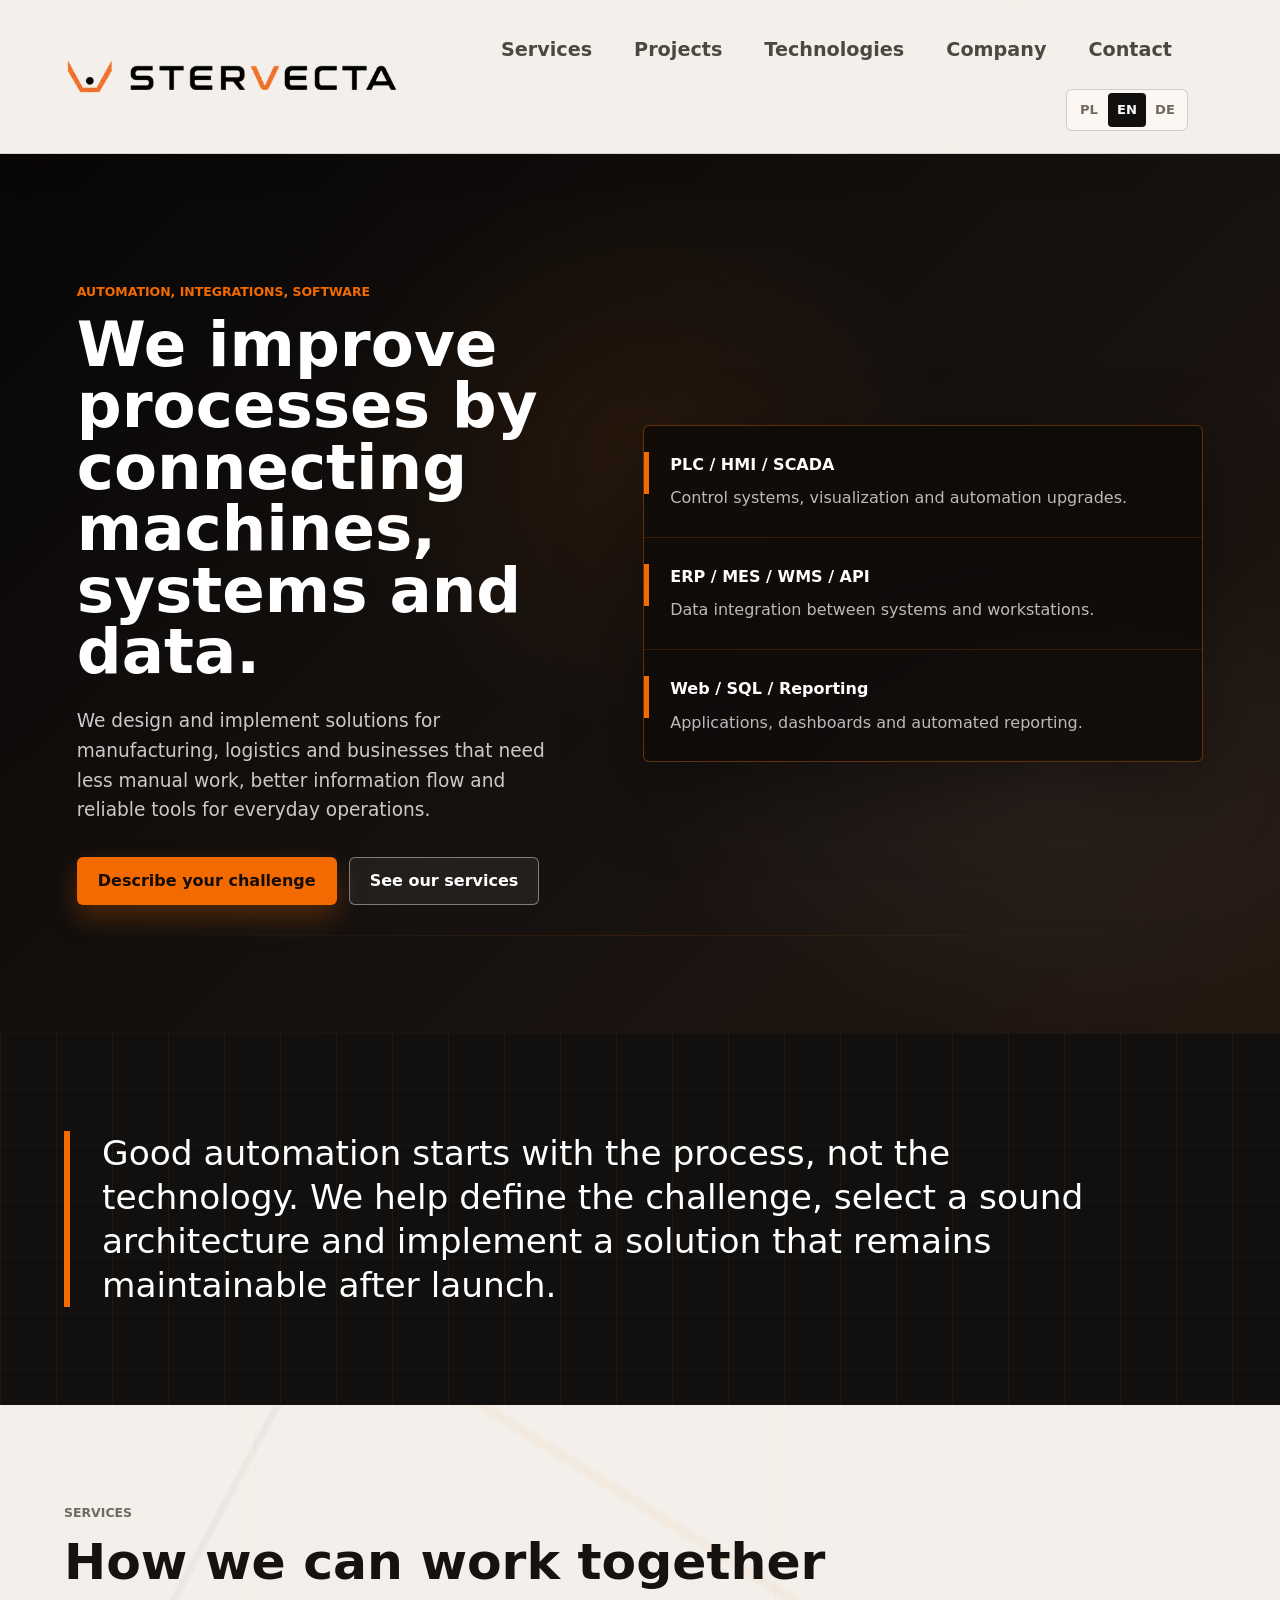
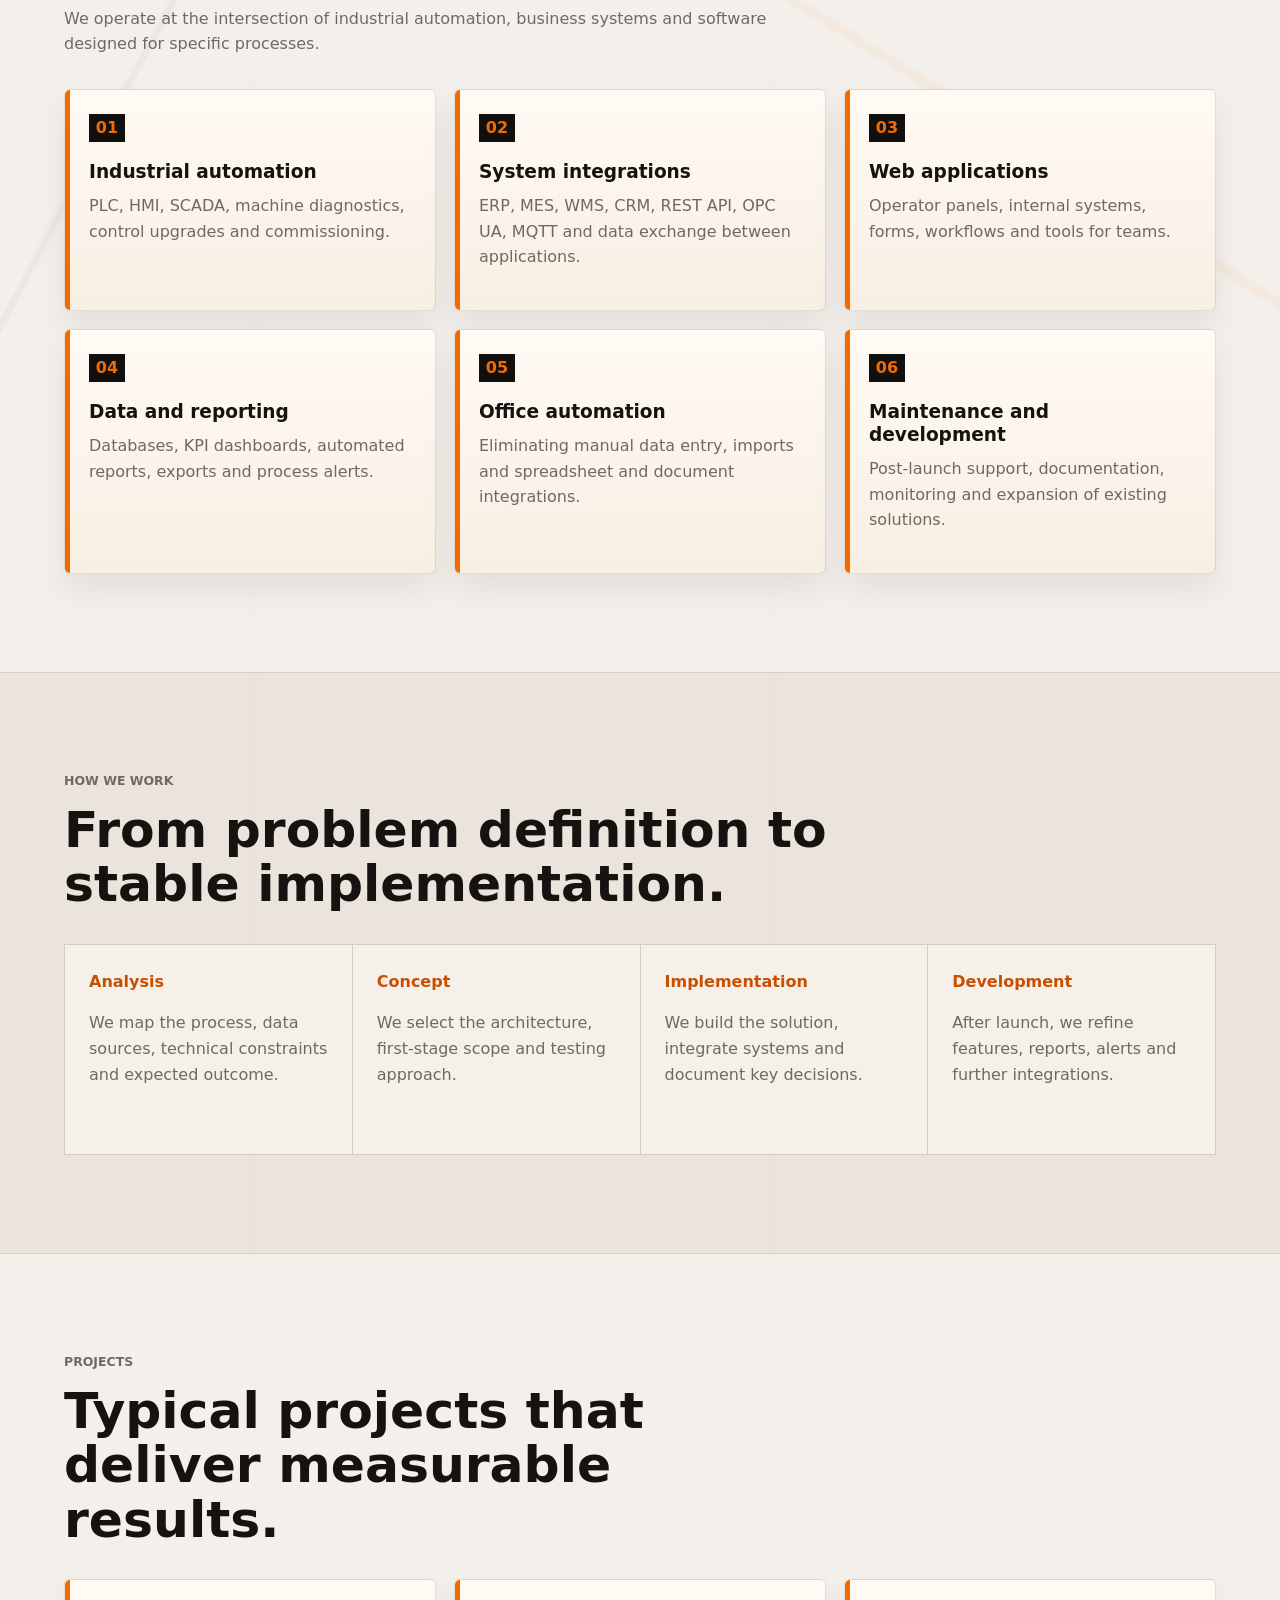
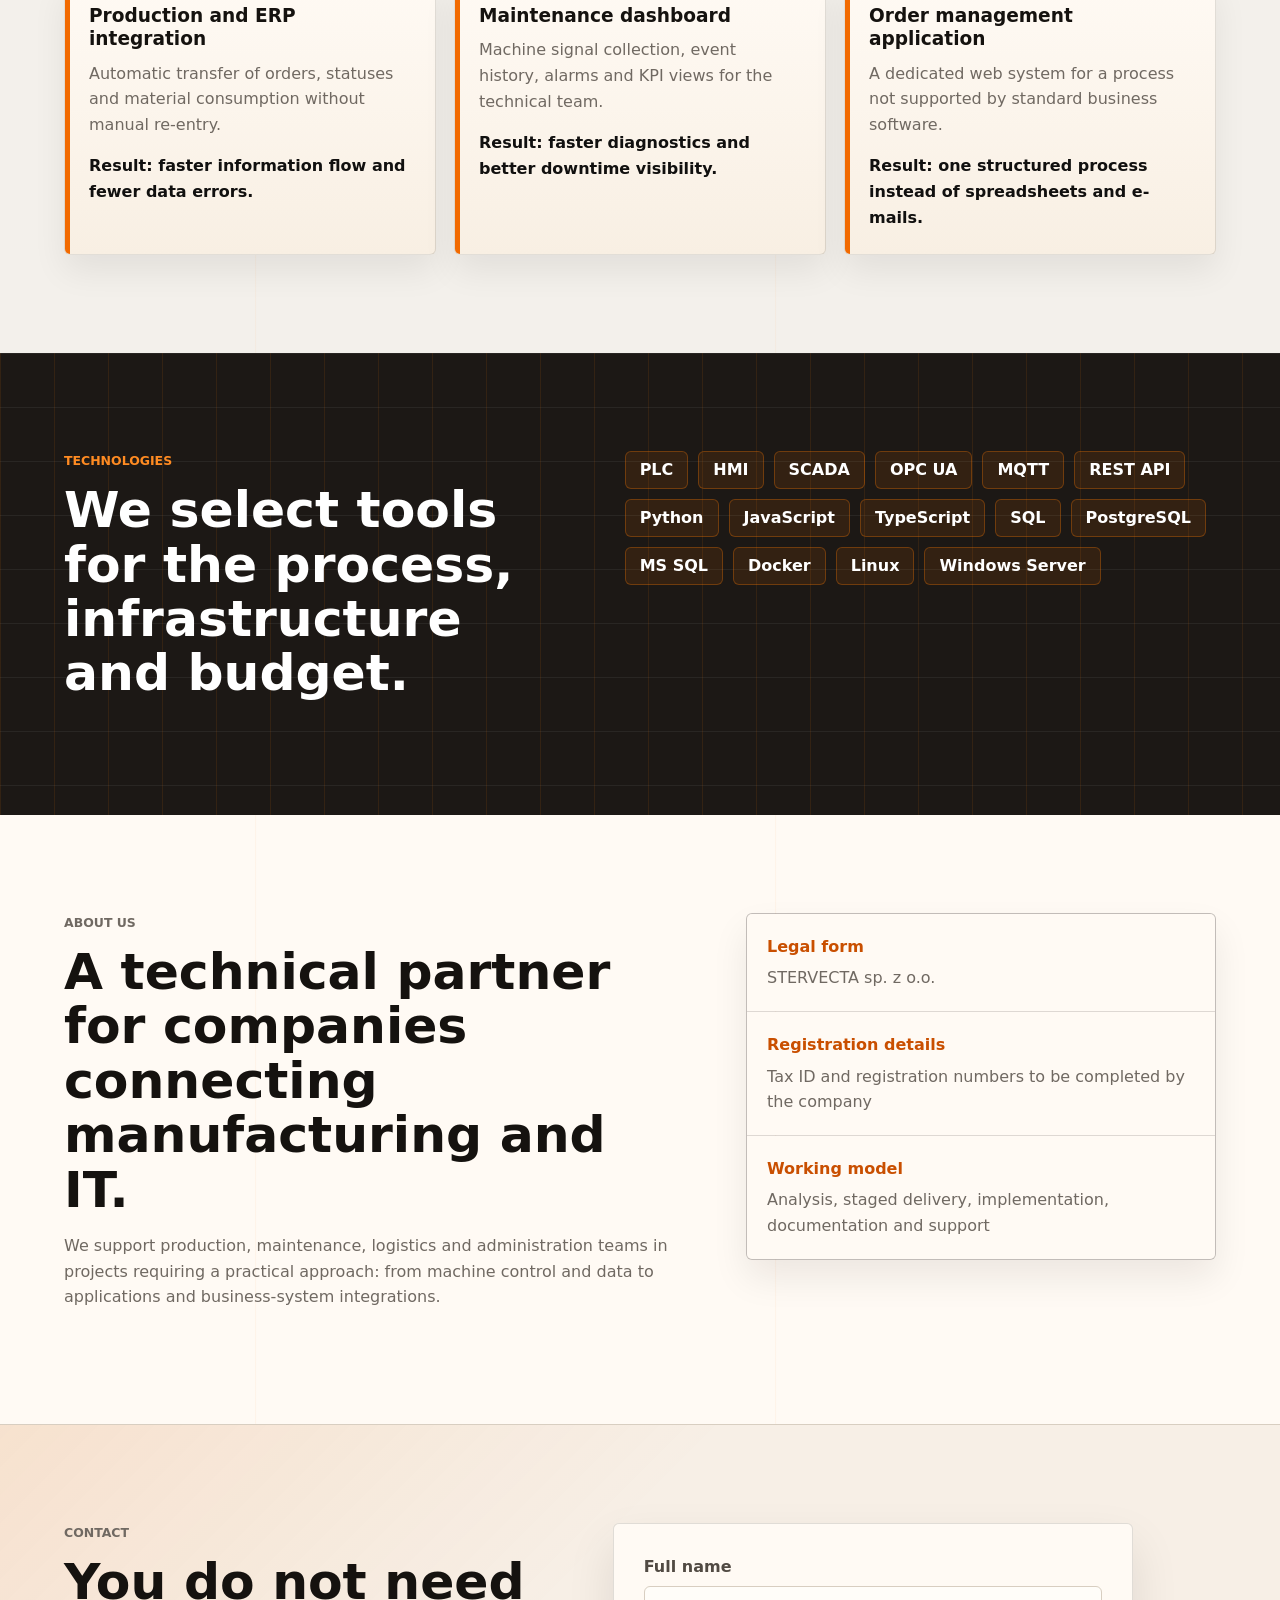
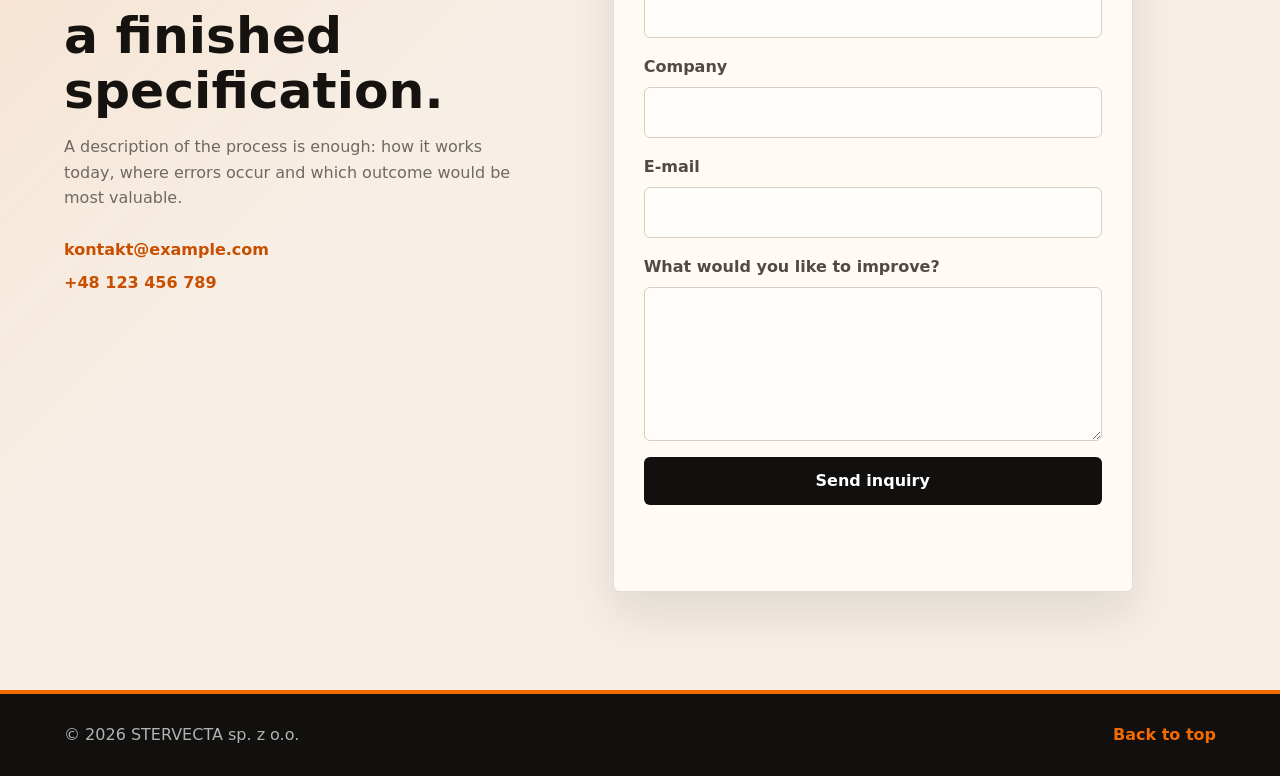
==== commit 43ade112: "Move language selector into mobile menu" ====
--- a/index.html
+++ b/index.html
@@ -5,7 +5,7 @@
     <meta name="viewport" content="width=device-width, initial-scale=1">
     <title>Automatyka, integracje i programowanie | STERVECTA</title>
     <meta name="description" content="Automatyka przemysłowa, integracje systemów, aplikacje webowe i automatyzacja procesów dla firm.">
-    <link rel="stylesheet" href="styles.css?v=20260614-3">
+    <link rel="stylesheet" href="styles.css?v=20260614-5">
   </head>
   <body>
     <header class="site-header">
@@ -18,13 +18,13 @@
         <a href="#technologie" data-i18n="nav.technologies">Technologie</a>
         <a href="#firma" data-i18n="nav.company">Firma</a>
         <a href="#kontakt" data-i18n="nav.contact">Kontakt</a>
-      </nav>
-      <div class="header-actions">
         <div class="language-switcher" role="group" aria-label="Wybór języka" data-i18n-aria-label="language.label">
           <button type="button" data-language="pl" aria-pressed="true">PL</button>
           <button type="button" data-language="en" aria-pressed="false">EN</button>
           <button type="button" data-language="de" aria-pressed="false">DE</button>
         </div>
+      </nav>
+      <div class="header-actions">
         <button class="menu-toggle" type="button" aria-expanded="false" aria-controls="site-nav" aria-label="Otwórz menu" data-i18n-aria-label="menu.open">
           <span></span><span></span><span></span>
         </button>
@@ -116,6 +116,6 @@
     </main>
 
     <footer class="site-footer"><span>&copy; 2026 STERVECTA sp. z o.o.</span><a href="#top" data-i18n="footer.top">Do góry</a></footer>
-    <script src="script.js?v=20260614-3"></script>
+    <script src="script.js?v=20260614-4"></script>
   </body>
-</html>+</html>
--- a/styles.css
+++ b/styles.css
@@ -685,7 +685,7 @@
   }
 }
 
-@media (max-width: 900px) {
+@media (max-width: 1120px) {
   html {
     scroll-padding-top: 104px;
   }
@@ -731,7 +731,7 @@
   }
 
   .site-header.menu-open .site-nav {
-    max-height: 360px;
+    max-height: 480px;
     padding: 10px 0 2px;
     border-top: 1px solid rgba(21, 18, 15, 0.12);
     opacity: 1;
@@ -739,6 +739,19 @@
 
   .site-nav a {
     padding: 14px 12px;
+  }
+
+  .site-nav .language-switcher {
+    display: grid;
+    grid-template-columns: repeat(3, 1fr);
+    width: 100%;
+    margin-top: 8px;
+  }
+
+  .site-nav .language-switcher button {
+    width: 100%;
+    min-width: 0;
+    height: 40px;
   }
 }
 
@@ -786,19 +799,3 @@
     flex-direction: column;
   }
 }
-
-
-
-
-
-
-
-
-
-
-
-
-
-
-
-
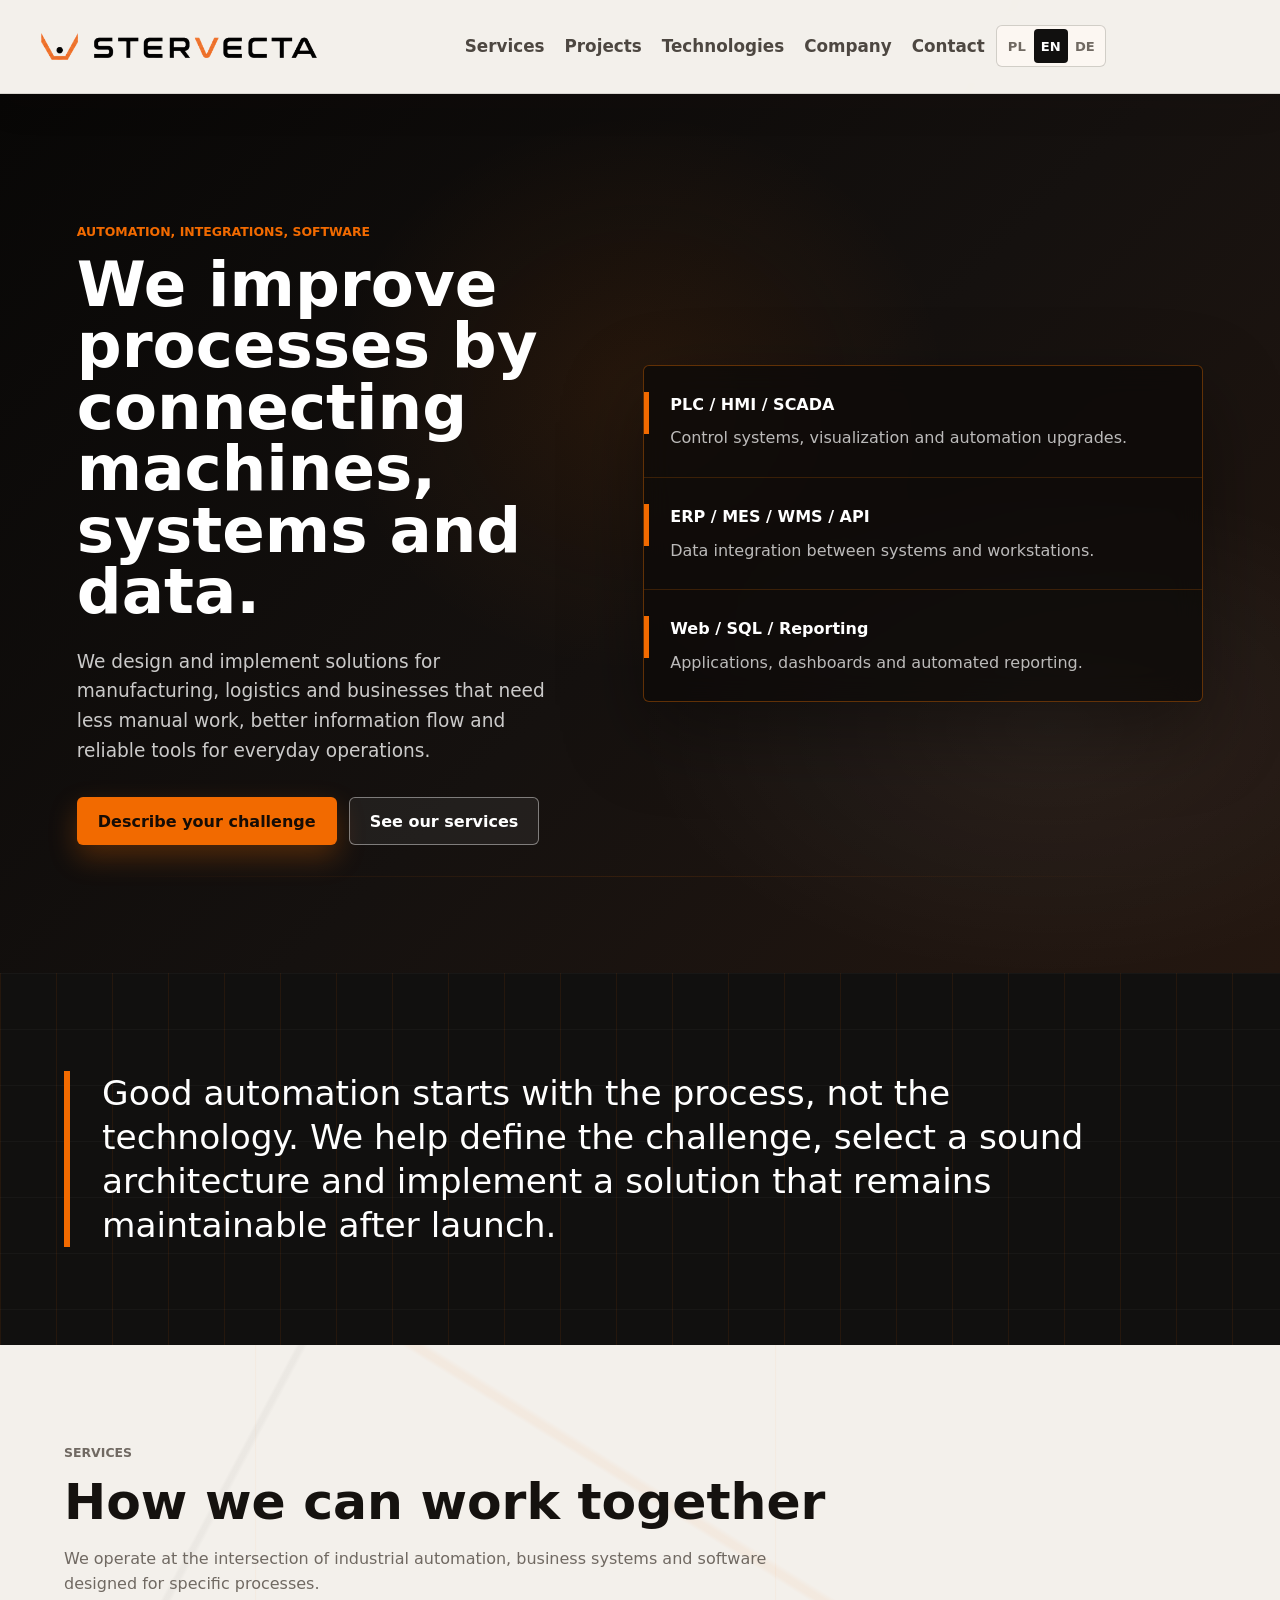
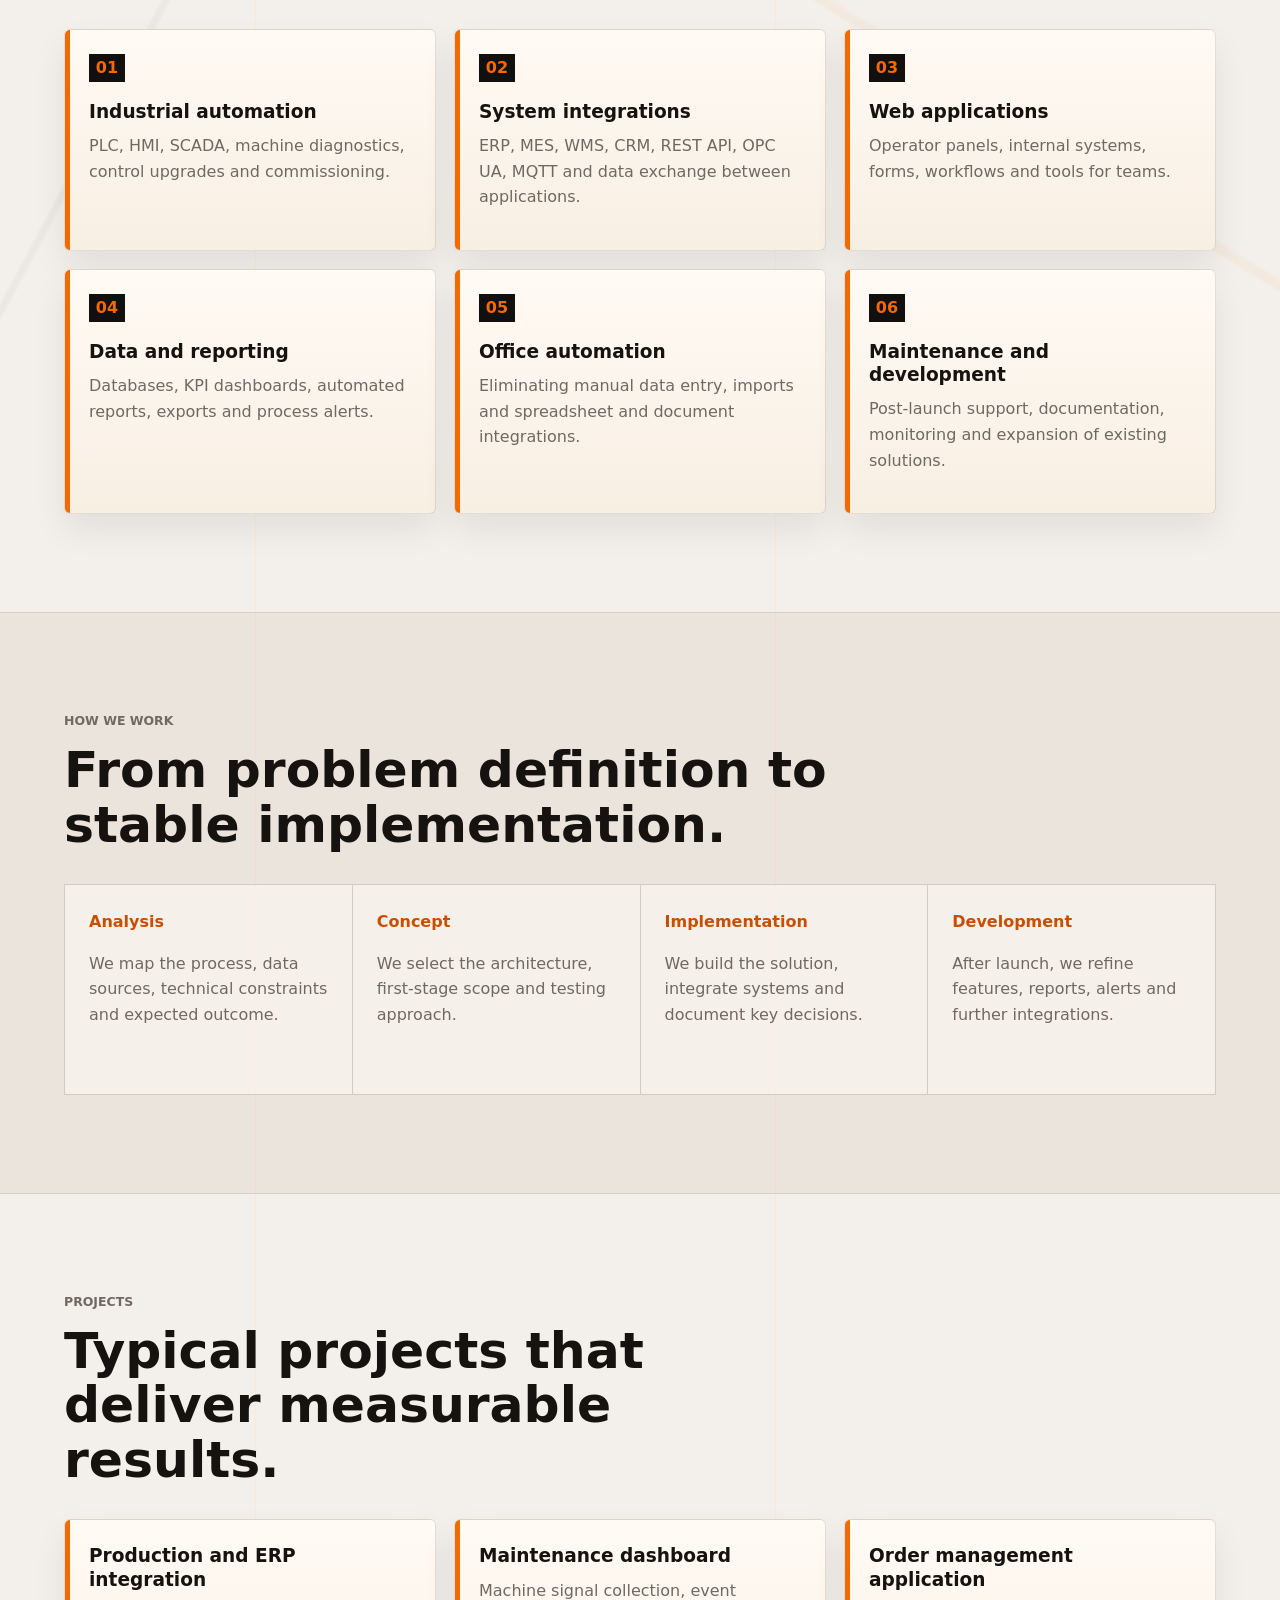
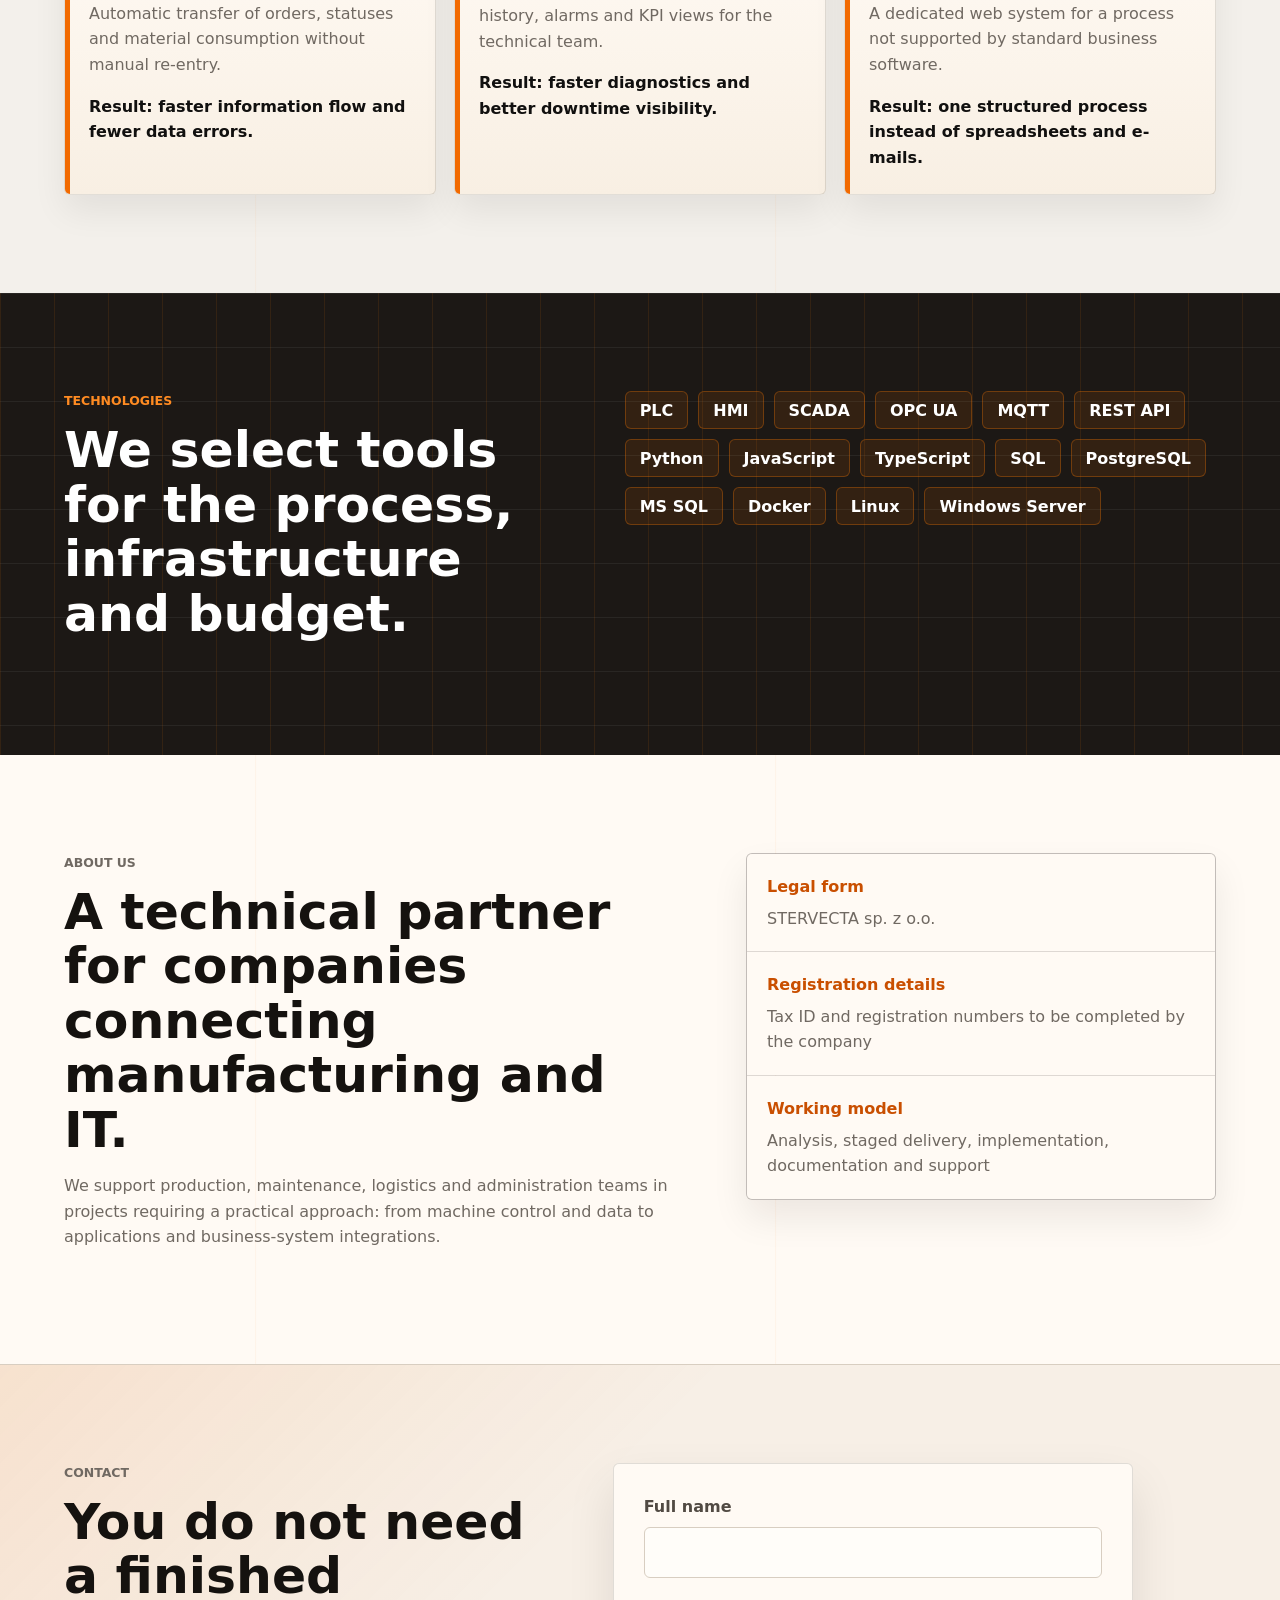
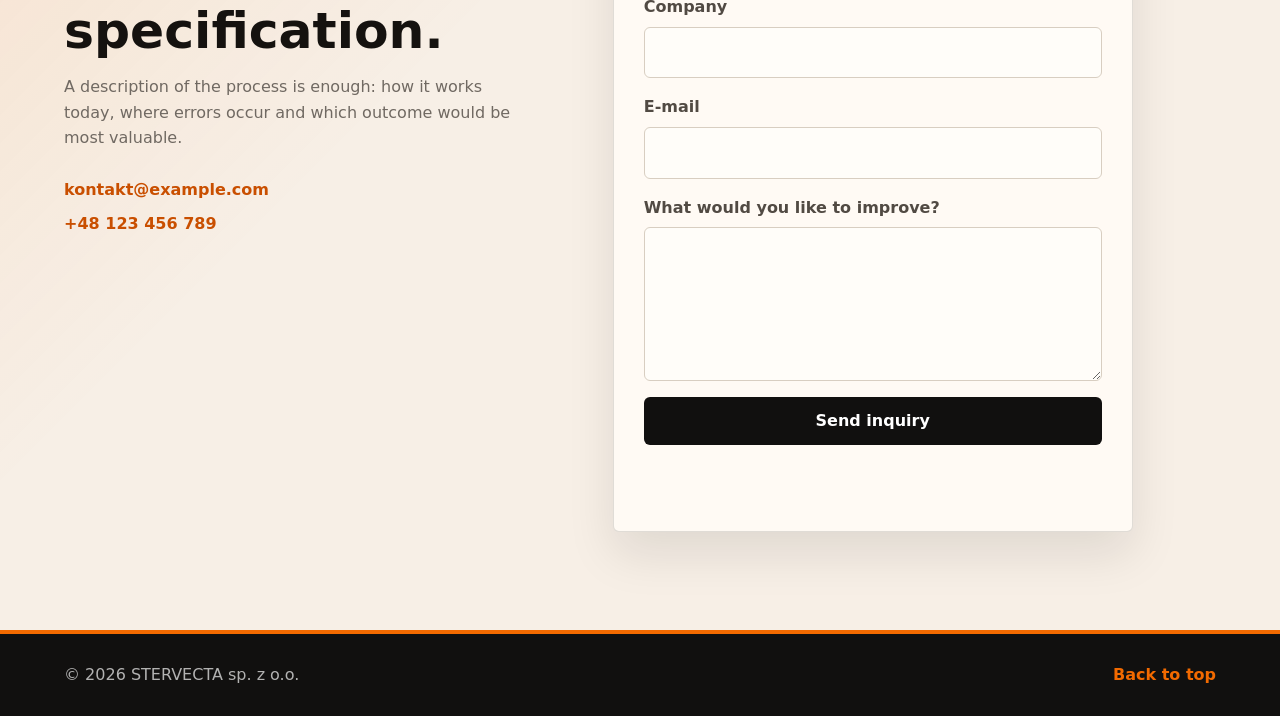
==== commit 31e6e04f: "Prevent desktop language selector wrapping" ====
--- a/index.html
+++ b/index.html
@@ -5,7 +5,7 @@
     <meta name="viewport" content="width=device-width, initial-scale=1">
     <title>Automatyka, integracje i programowanie | STERVECTA</title>
     <meta name="description" content="Automatyka przemysłowa, integracje systemów, aplikacje webowe i automatyzacja procesów dla firm.">
-    <link rel="stylesheet" href="styles.css?v=20260614-5">
+    <link rel="stylesheet" href="styles.css?v=20260614-6">
   </head>
   <body>
     <header class="site-header">
--- a/styles.css
+++ b/styles.css
@@ -84,10 +84,13 @@
 
 .language-switcher {
   display: inline-flex;
+  align-items: center;
+  flex: 0 0 auto;
   padding: 3px;
   border: 1px solid rgba(21, 18, 15, 0.18);
   border-radius: var(--radius);
   background: rgba(255, 250, 244, 0.72);
+  line-height: 1;
 }
 
 .language-switcher button {
@@ -156,12 +159,14 @@
 
 .site-nav {
   display: flex;
-  flex-wrap: wrap;
+  flex-wrap: nowrap;
+  align-items: center;
   justify-content: flex-end;
   gap: 10px;
   color: #4d4741;
   font-size: 1.2rem;
   font-weight: 850;
+  white-space: nowrap;
 }
 
 .site-nav a {
@@ -685,6 +690,30 @@
   }
 }
 
+@media (min-width: 1121px) and (max-width: 1450px) {
+  .site-header {
+    gap: 16px;
+    padding-inline: clamp(24px, 3vw, 44px);
+  }
+
+  .brand-logo {
+    width: clamp(250px, 22vw, 310px);
+  }
+
+  .site-nav {
+    gap: 2px;
+    font-size: 1.05rem;
+  }
+
+  .site-nav a {
+    padding: 11px 9px;
+  }
+
+  .language-switcher button {
+    min-width: 34px;
+    padding-inline: 6px;
+  }
+}
 @media (max-width: 1120px) {
   html {
     scroll-padding-top: 104px;
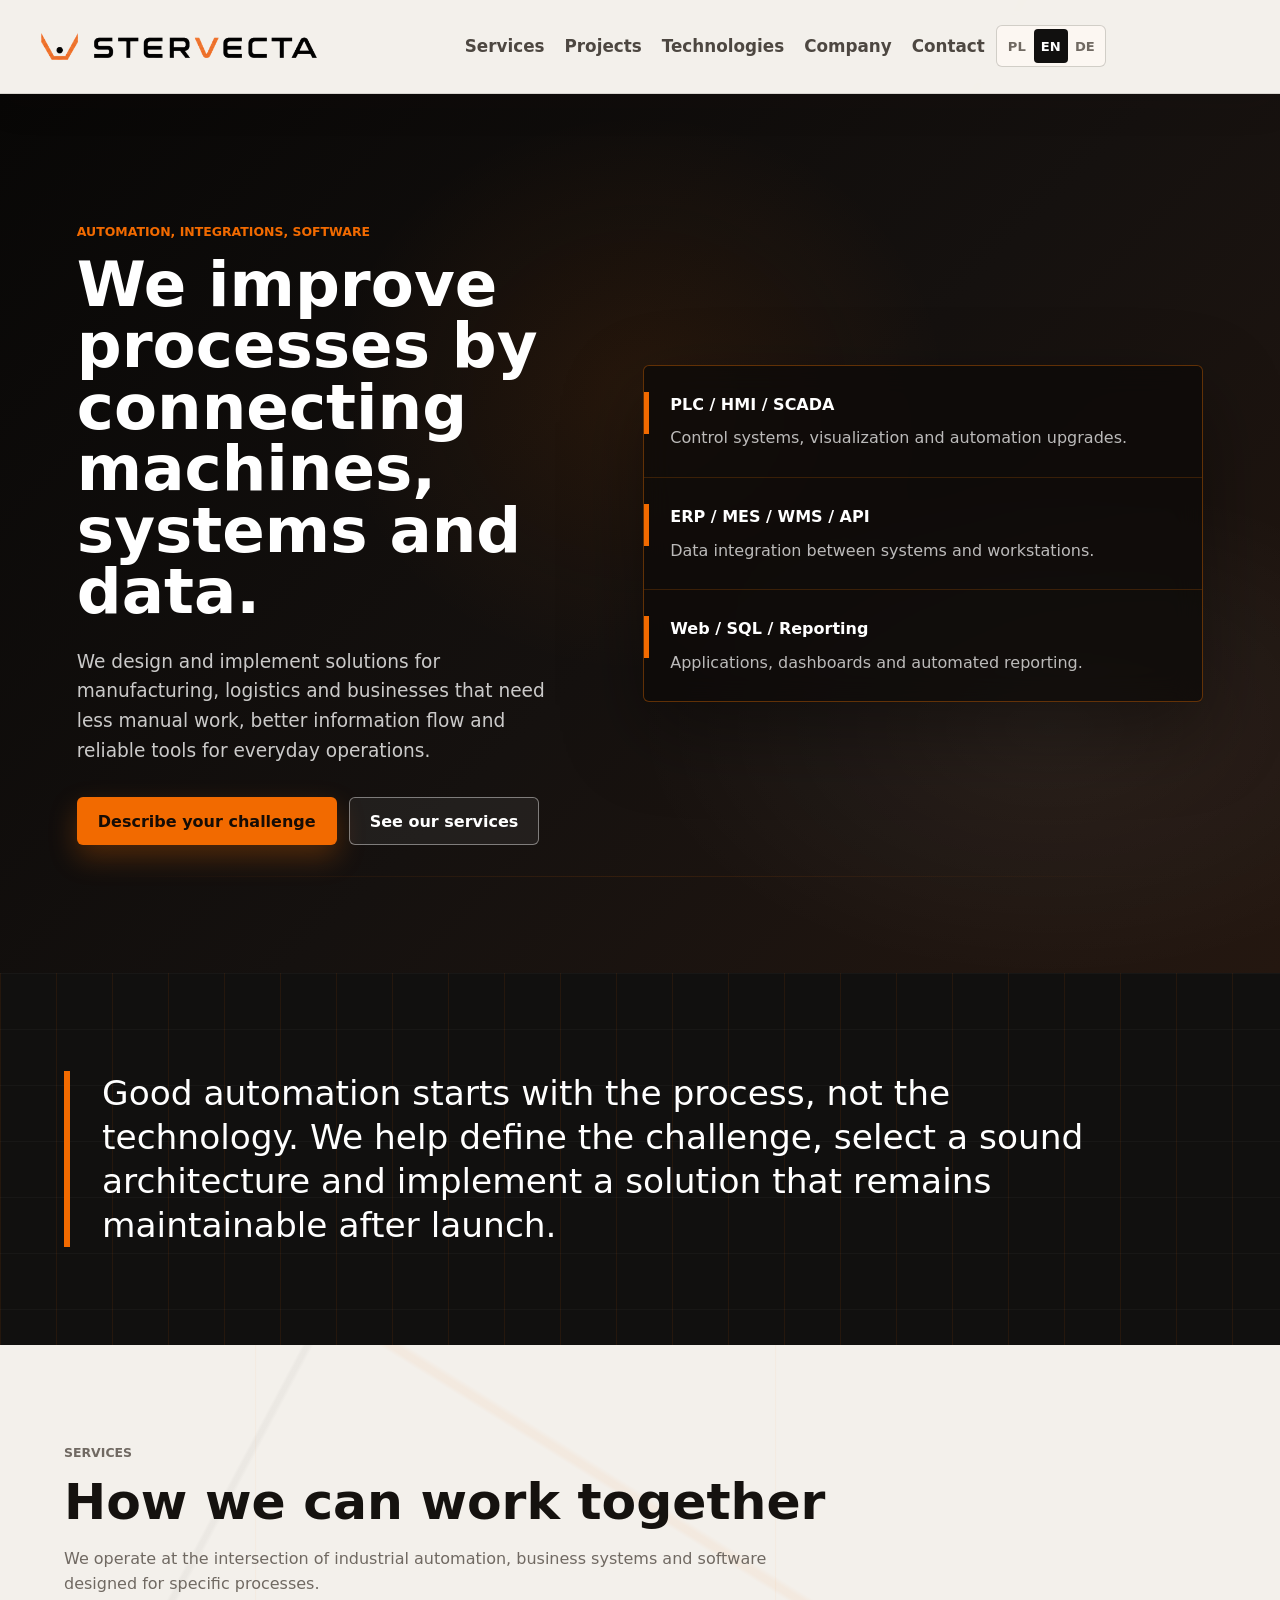
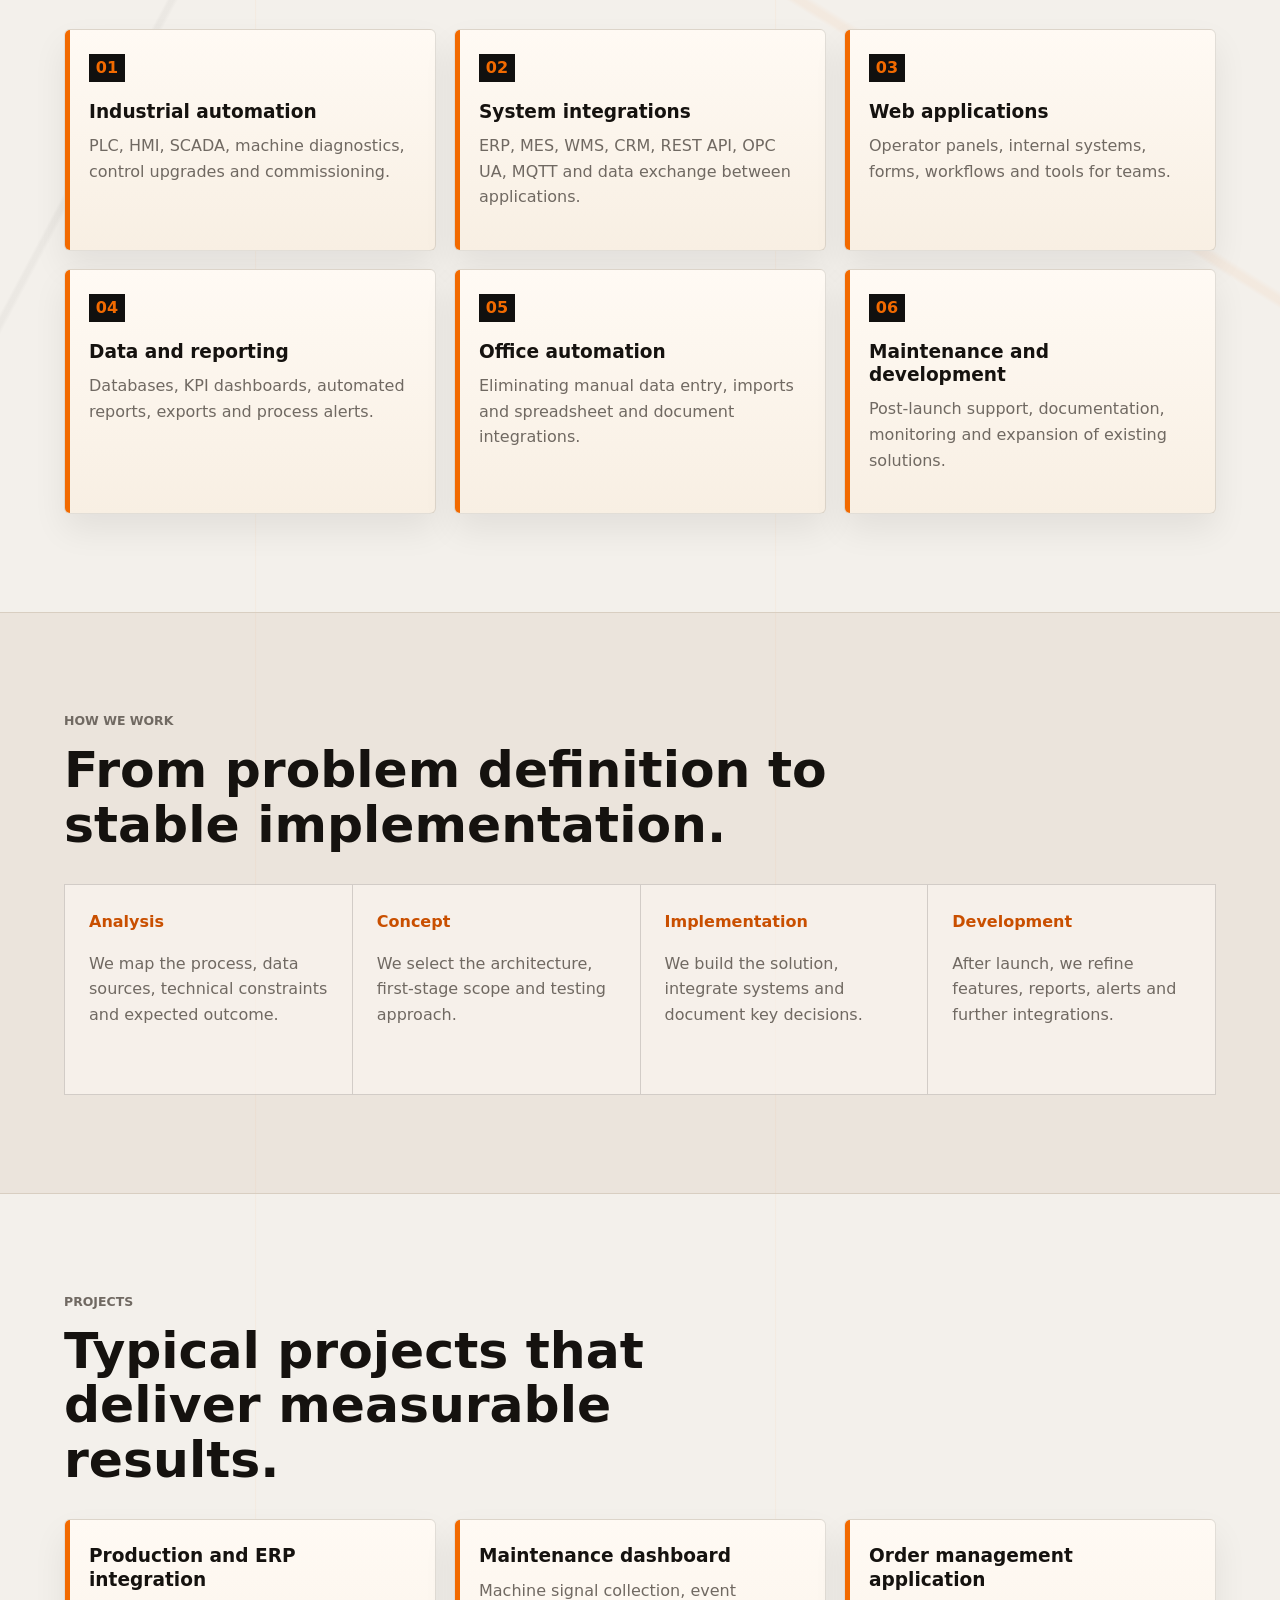
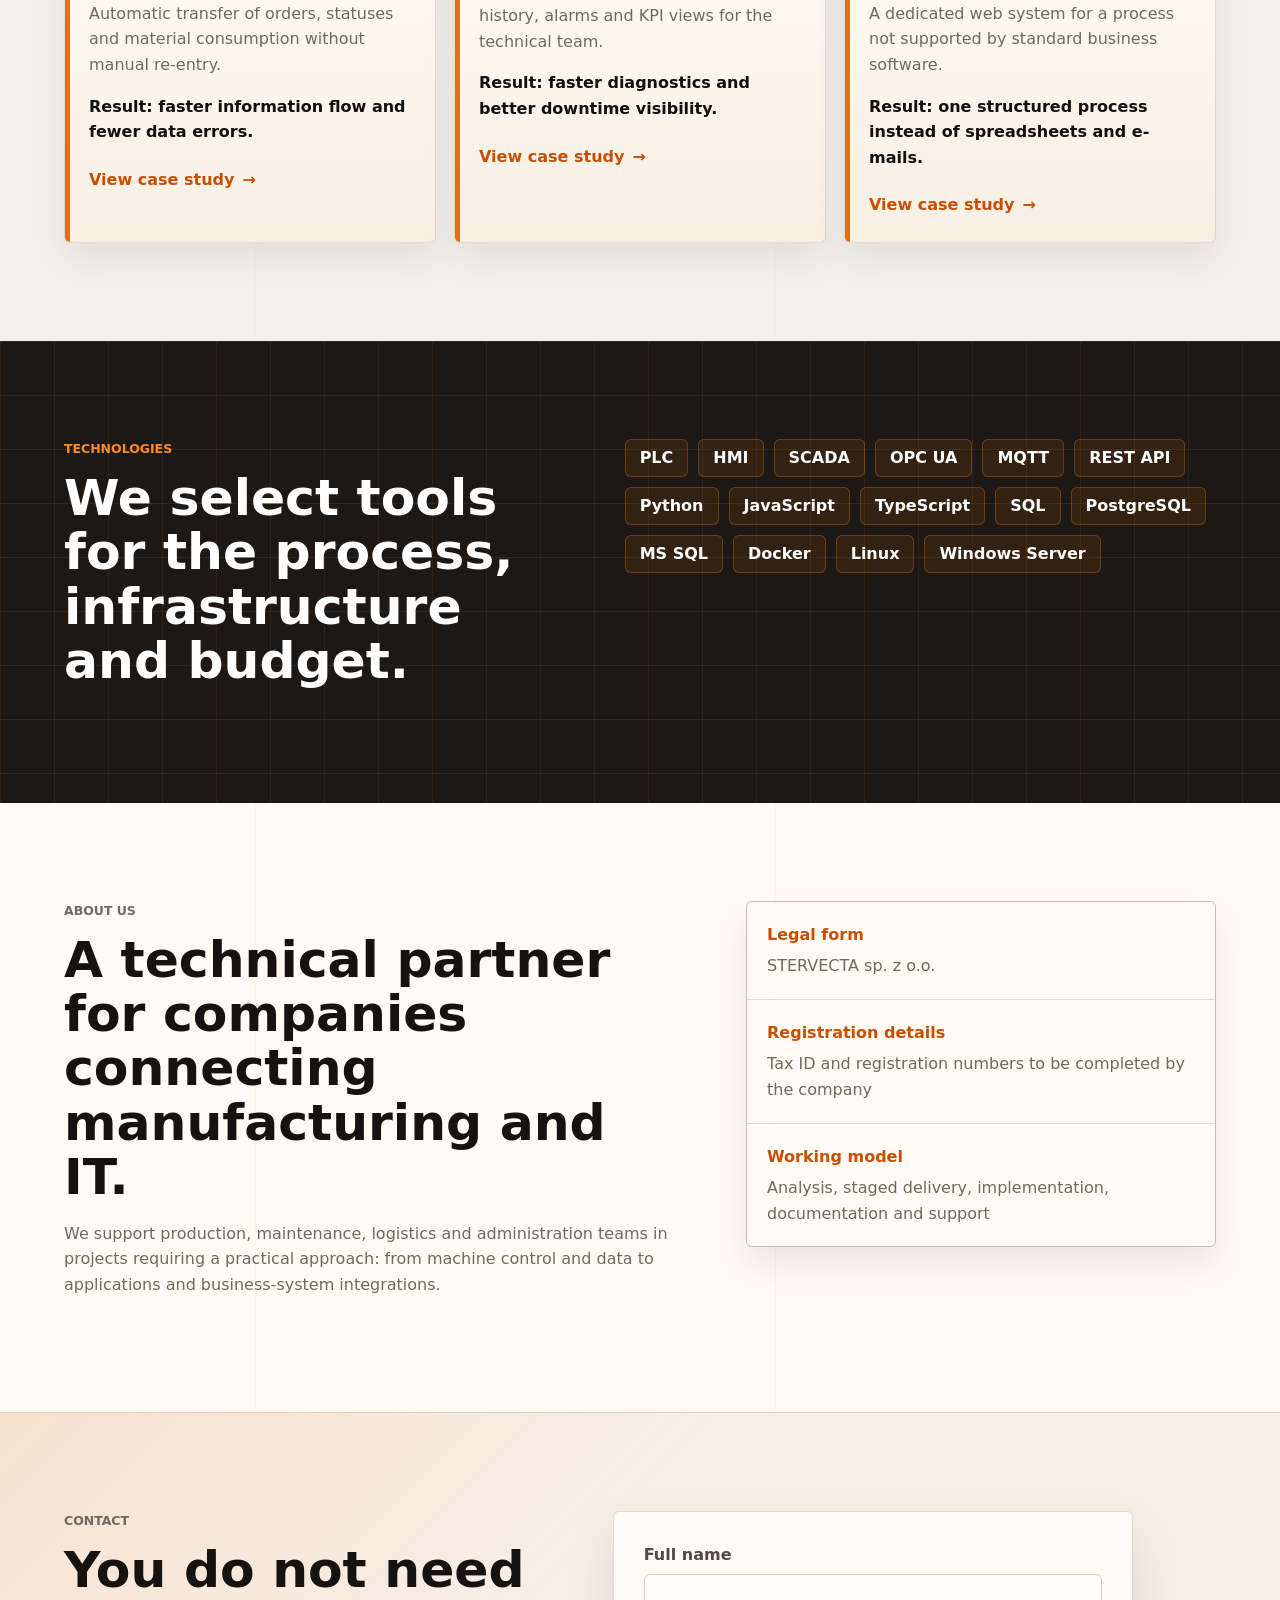
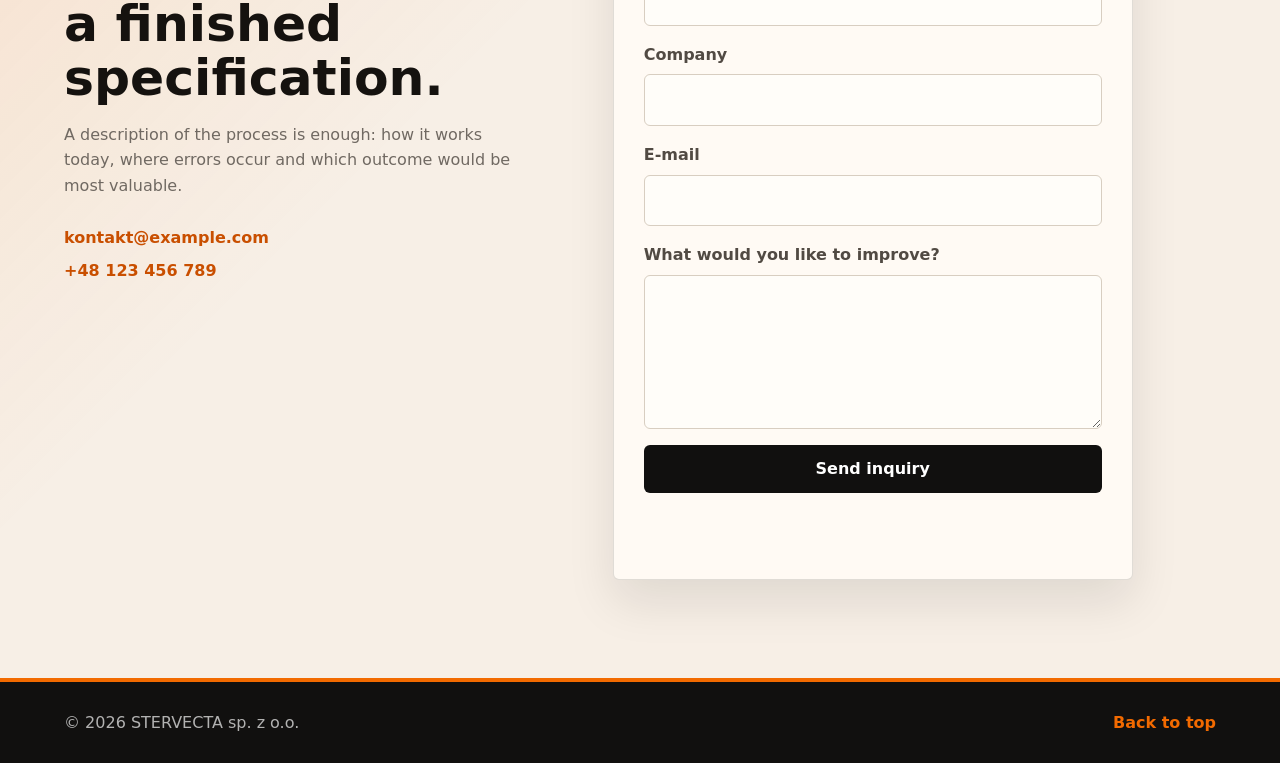
==== commit 2ddeb006: "Add sample project case study pages" ====
--- a/index.html
+++ b/index.html
@@ -5,7 +5,7 @@
     <meta name="viewport" content="width=device-width, initial-scale=1">
     <title>Automatyka, integracje i programowanie | STERVECTA</title>
     <meta name="description" content="Automatyka przemysłowa, integracje systemów, aplikacje webowe i automatyzacja procesów dla firm.">
-    <link rel="stylesheet" href="styles.css?v=20260614-6">
+    <link rel="stylesheet" href="styles.css?v=20260614-7">
   </head>
   <body>
     <header class="site-header">
@@ -79,12 +79,12 @@
         </ol>
       </section>
 
-      <section class="section" id="realizacje">
+      <section class="section" id="realizacje" data-show-project-links="true">
         <div class="section-heading"><p class="eyebrow" data-i18n="projects.eyebrow">Realizacje</p><h2 data-i18n="projects.title">Typowe projekty, które przynoszą mierzalny efekt.</h2></div>
         <div class="case-grid">
-          <article class="case-card"><h3 data-i18n="projects.c1Title">Integracja produkcji z ERP</h3><p data-i18n="projects.c1Copy">Automatyczne przekazywanie zleceń, statusów i zużycia materiałów bez ręcznego przepisywania.</p><strong data-i18n="projects.c1Effect">Efekt: krótszy obieg informacji i mniej błędów w danych.</strong></article>
-          <article class="case-card"><h3 data-i18n="projects.c2Title">Dashboard utrzymania ruchu</h3><p data-i18n="projects.c2Copy">Zbieranie sygnałów z maszyn, historia zdarzeń, alarmy i widok KPI dla zespołu technicznego.</p><strong data-i18n="projects.c2Effect">Efekt: szybsza diagnostyka i lepsza widoczność przestojów.</strong></article>
-          <article class="case-card"><h3 data-i18n="projects.c3Title">Aplikacja do obsługi zleceń</h3><p data-i18n="projects.c3Copy">Dedykowany system webowy dla procesu, którego nie obsługuje standardowy program firmowy.</p><strong data-i18n="projects.c3Effect">Efekt: jeden uporządkowany proces zamiast arkuszy i maili.</strong></article>
+          <article class="case-card"><h3 data-i18n="projects.c1Title">Integracja produkcji z ERP</h3><p data-i18n="projects.c1Copy">Automatyczne przekazywanie zleceń, statusów i zużycia materiałów bez ręcznego przepisywania.</p><strong data-i18n="projects.c1Effect">Efekt: krótszy obieg informacji i mniej błędów w danych.</strong><a class="case-link" data-project-link href="realizacje/integracja-produkcji-erp.html" data-i18n="projects.c1Link">Zobacz realizację</a></article>
+          <article class="case-card"><h3 data-i18n="projects.c2Title">Dashboard utrzymania ruchu</h3><p data-i18n="projects.c2Copy">Zbieranie sygnałów z maszyn, historia zdarzeń, alarmy i widok KPI dla zespołu technicznego.</p><strong data-i18n="projects.c2Effect">Efekt: szybsza diagnostyka i lepsza widoczność przestojów.</strong><a class="case-link" data-project-link href="realizacje/dashboard-utrzymania-ruchu.html" data-i18n="projects.c2Link">Zobacz realizację</a></article>
+          <article class="case-card"><h3 data-i18n="projects.c3Title">Aplikacja do obsługi zleceń</h3><p data-i18n="projects.c3Copy">Dedykowany system webowy dla procesu, którego nie obsługuje standardowy program firmowy.</p><strong data-i18n="projects.c3Effect">Efekt: jeden uporządkowany proces zamiast arkuszy i maili.</strong><a class="case-link" data-project-link href="realizacje/aplikacja-obslugi-zlecen.html" data-i18n="projects.c3Link">Zobacz realizację</a></article>
         </div>
       </section>
 
@@ -116,6 +116,6 @@
     </main>
 
     <footer class="site-footer"><span>&copy; 2026 STERVECTA sp. z o.o.</span><a href="#top" data-i18n="footer.top">Do góry</a></footer>
-    <script src="script.js?v=20260614-4"></script>
+    <script src="script.js?v=20260614-5"></script>
   </body>
 </html>
--- a/styles.css
+++ b/styles.css
@@ -493,6 +493,28 @@
   color: var(--dark);
 }
 
+
+.case-link {
+  display: inline-flex;
+  align-items: center;
+  gap: 8px;
+  margin-top: 22px;
+  color: var(--accent-strong);
+  font-weight: 900;
+}
+
+.case-link::after {
+  content: "→";
+  transition: transform 160ms ease;
+}
+
+.case-link:hover::after {
+  transform: translateX(4px);
+}
+
+#realizacje[data-show-project-links="false"] [data-project-link] {
+  display: none;
+}
 .split {
   display: grid;
   grid-template-columns: minmax(0, 0.9fr) minmax(0, 1.1fr);
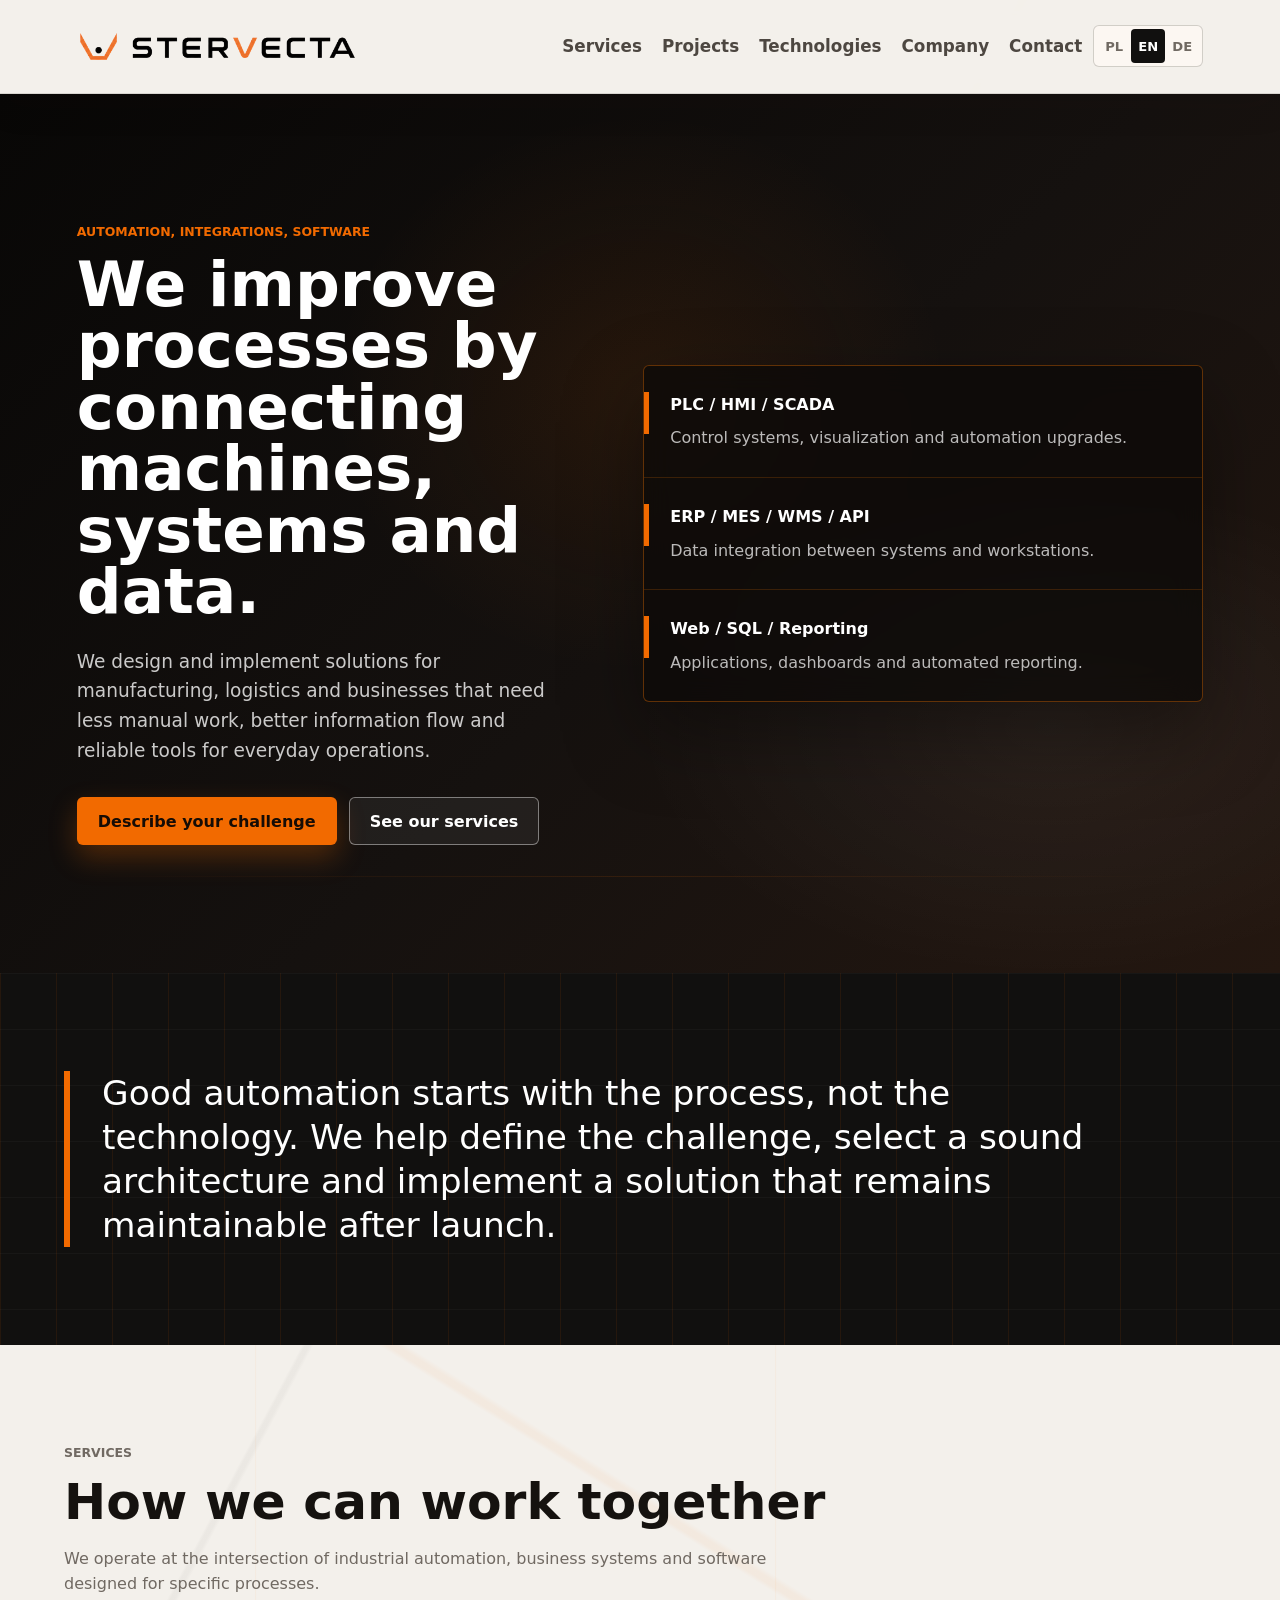
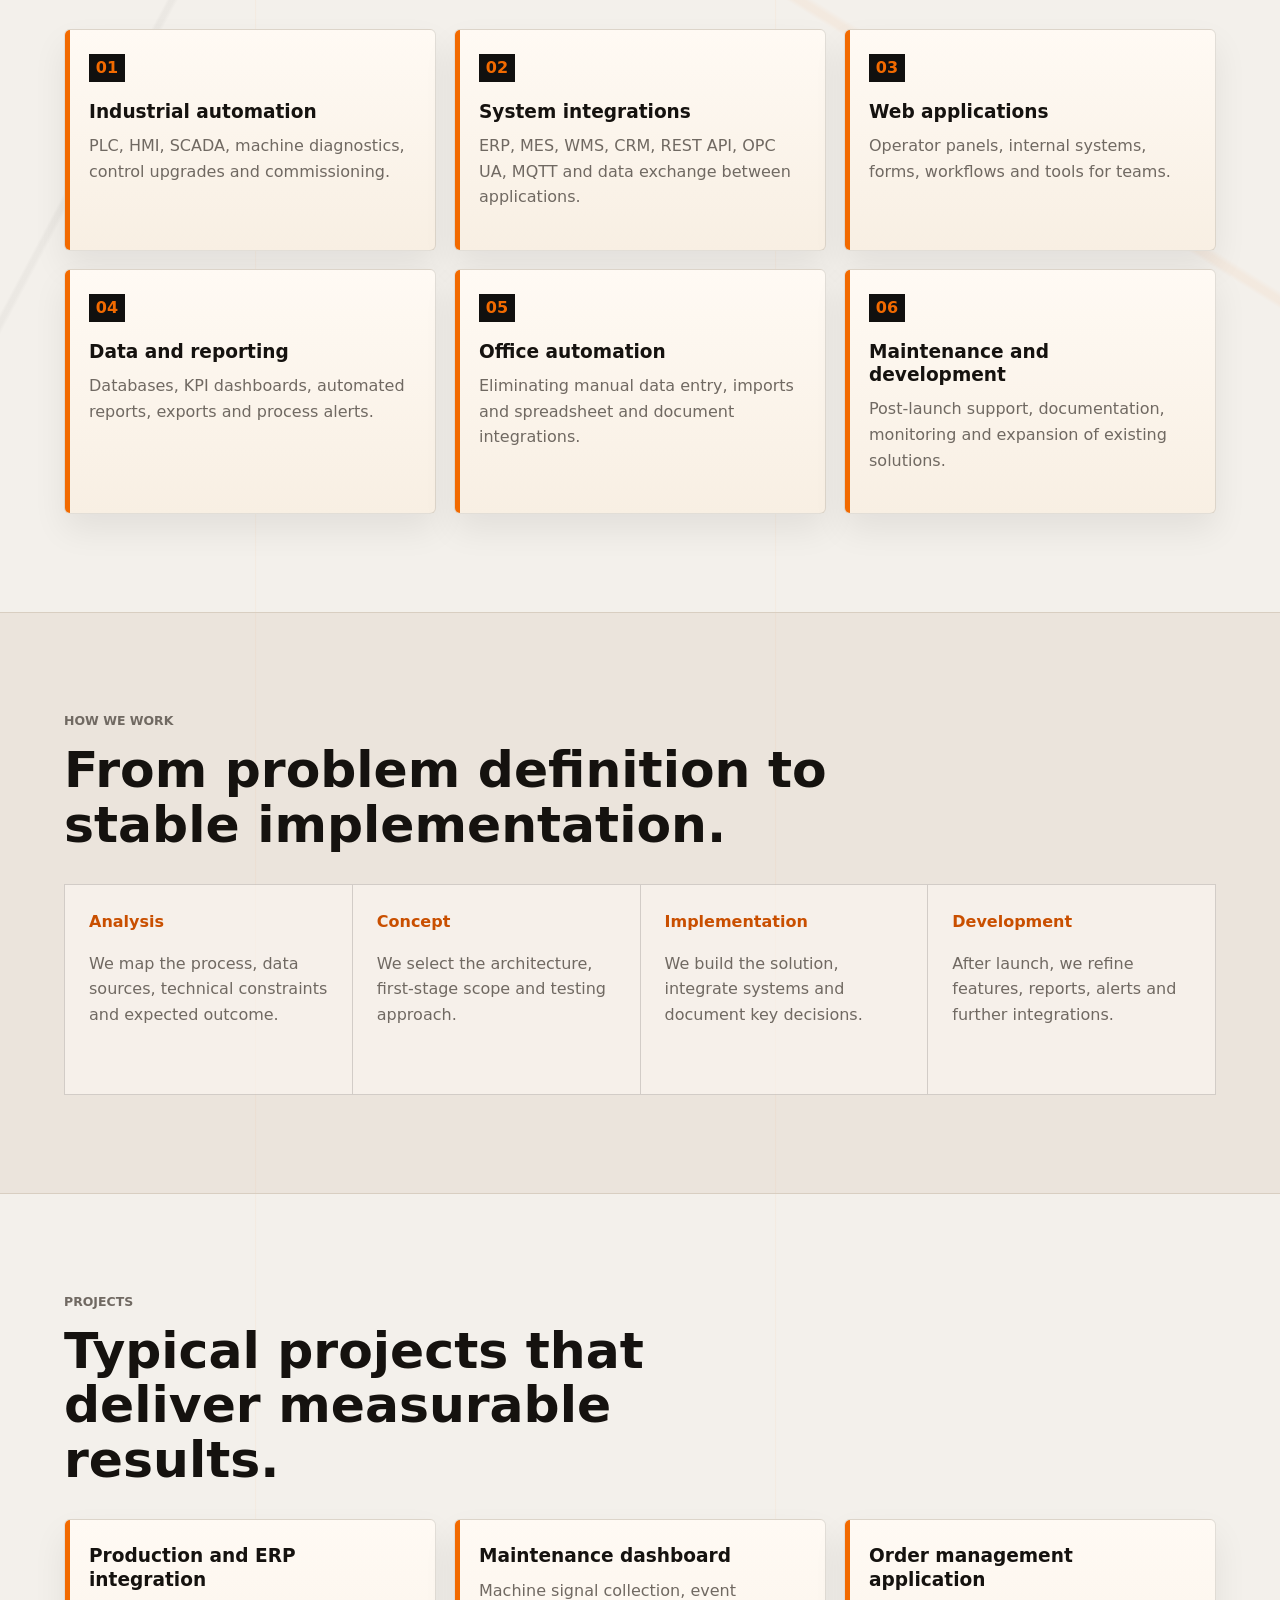
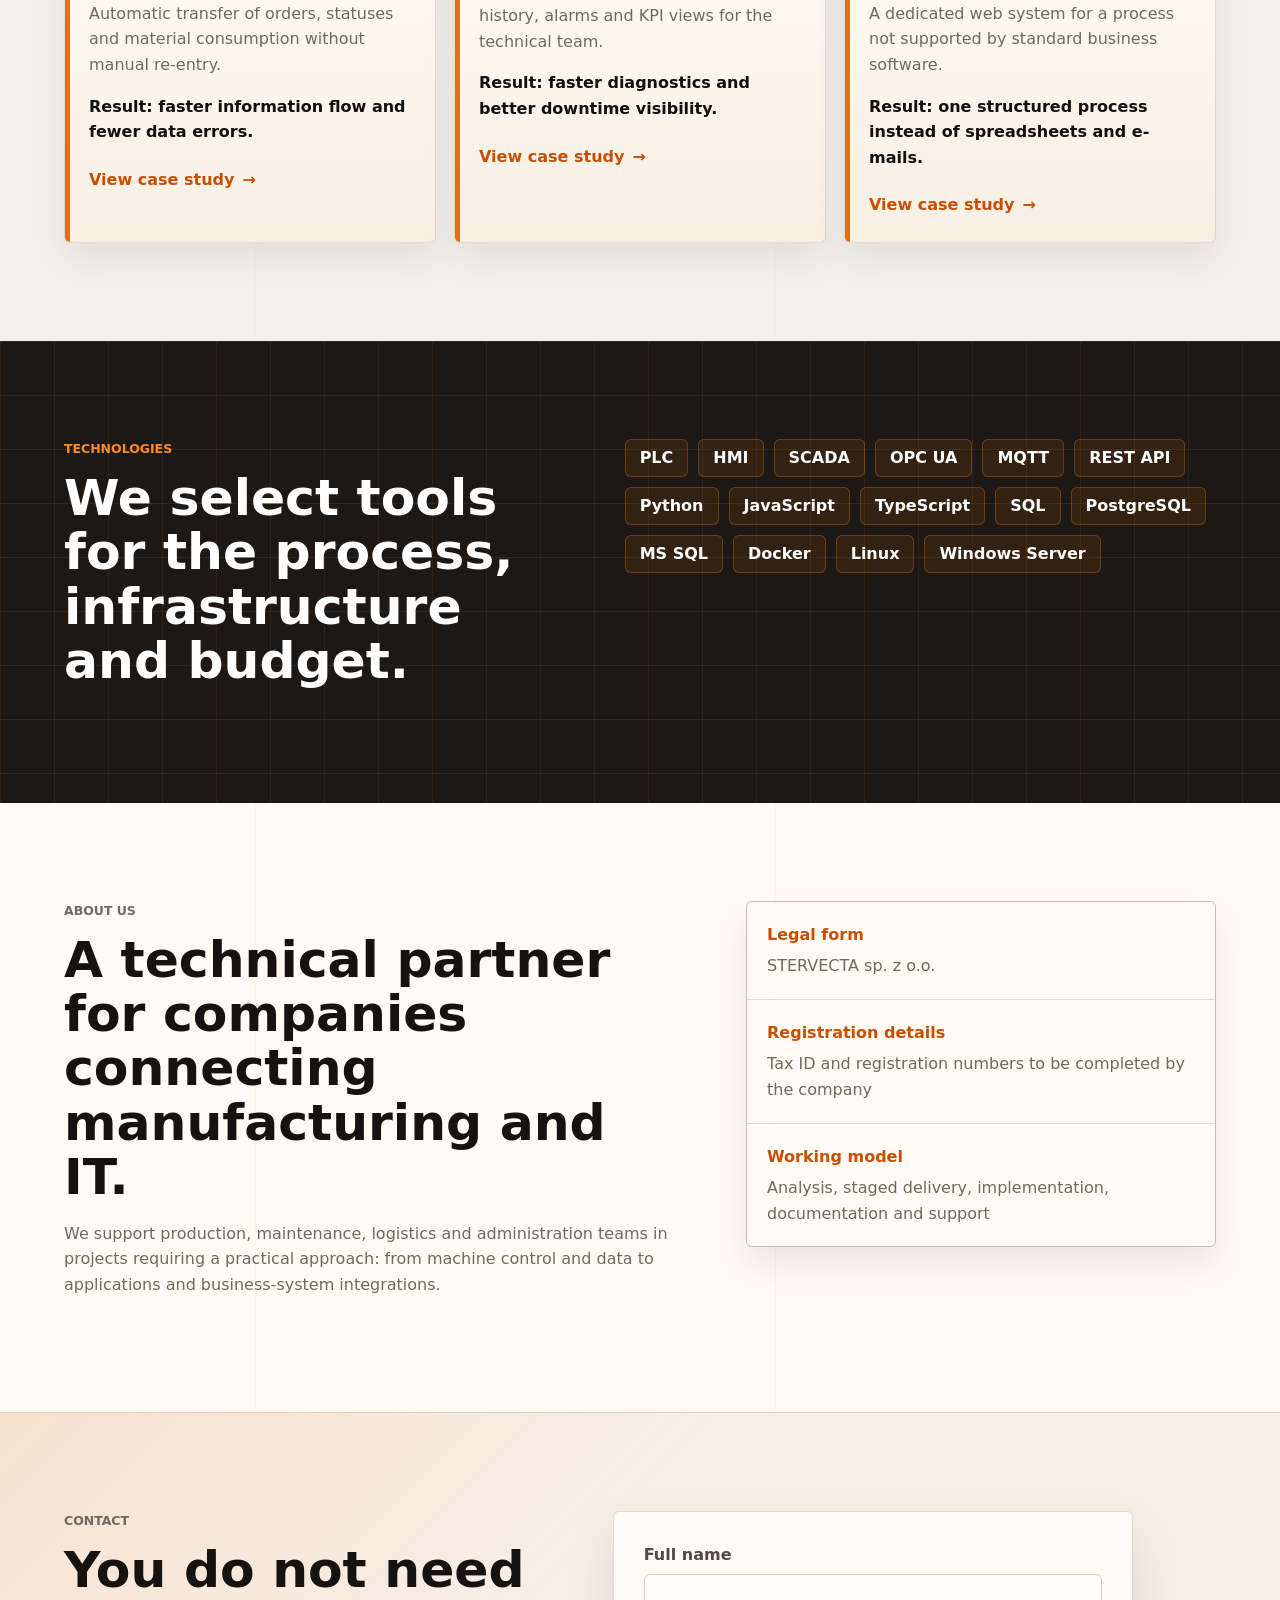
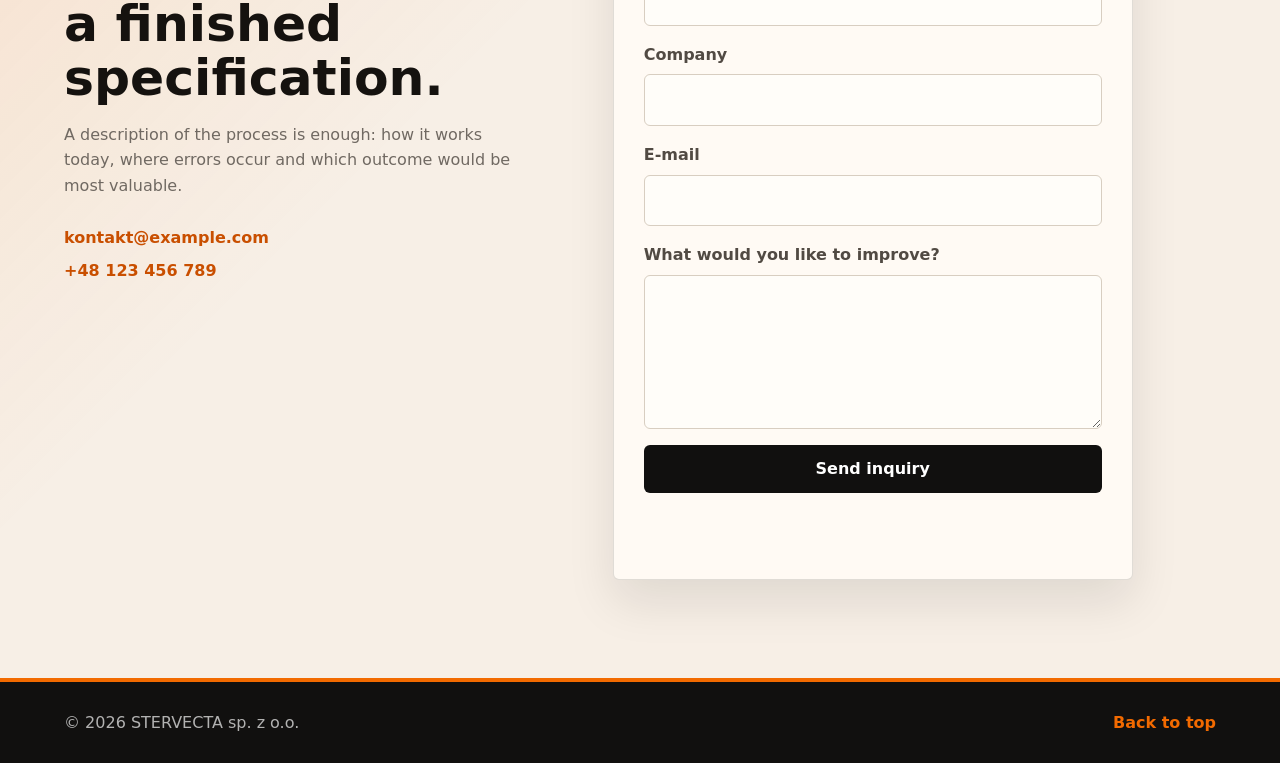
==== commit 2ffc3d99: "Align desktop navigation with hero panel" ====
--- a/index.html
+++ b/index.html
@@ -5,7 +5,7 @@
     <meta name="viewport" content="width=device-width, initial-scale=1">
     <title>Automatyka, integracje i programowanie | STERVECTA</title>
     <meta name="description" content="Automatyka przemysłowa, integracje systemów, aplikacje webowe i automatyzacja procesów dla firm.">
-    <link rel="stylesheet" href="styles.css?v=20260614-7">
+    <link rel="stylesheet" href="styles.css?v=20260614-9">
   </head>
   <body>
     <header class="site-header">
@@ -116,6 +116,6 @@
     </main>
 
     <footer class="site-footer"><span>&copy; 2026 STERVECTA sp. z o.o.</span><a href="#top" data-i18n="footer.top">Do góry</a></footer>
-    <script src="script.js?v=20260614-5"></script>
+    <script src="script.js?v=20260614-6"></script>
   </body>
 </html>
--- a/styles.css
+++ b/styles.css
@@ -1,4 +1,5 @@
 :root {
+  --header-offset: 124px;
   --bg: #f3f0eb;
   --surface: #fffaf4;
   --surface-strong: #f8efe3;
@@ -22,11 +23,11 @@
 
 html {
   scroll-behavior: smooth;
-  scroll-padding-top: 124px;
+  scroll-padding-top: var(--header-offset);
 }
 
 section[id] {
-  scroll-margin-top: 124px;
+  scroll-margin-top: var(--header-offset);
 }
 
 body {
@@ -55,7 +56,7 @@
   align-items: center;
   justify-content: space-between;
   gap: 28px;
-  padding: 22px max(clamp(22px, 5vw, 82px), calc((100vw - 1640px) / 2));
+  padding: 22px max(clamp(28px, 6vw, 94px), calc((100vw - 1640px) / 2));
   background: rgba(243, 240, 235, 0.96);
   border-bottom: 1px solid rgba(21, 18, 15, 0.12);
   box-shadow: 0 14px 34px rgba(21, 18, 15, 0.08);
@@ -76,7 +77,7 @@
 }
 
 .header-actions {
-  display: flex;
+  display: none;
   align-items: center;
   gap: 12px;
   flex-shrink: 0;
@@ -159,6 +160,7 @@
 
 .site-nav {
   display: flex;
+  margin-left: auto;
   flex-wrap: nowrap;
   align-items: center;
   justify-content: flex-end;
@@ -680,6 +682,10 @@
   }
 }
 @media (min-width: 1500px) {
+  .site-header {
+    padding-inline: max(112px, calc((100vw - 1640px) / 2));
+  }
+
   .hero {
     grid-template-columns: minmax(0, 1.35fr) minmax(500px, 600px);
     padding-inline: max(112px, calc((100vw - 1640px) / 2));
@@ -715,7 +721,6 @@
 @media (min-width: 1121px) and (max-width: 1450px) {
   .site-header {
     gap: 16px;
-    padding-inline: clamp(24px, 3vw, 44px);
   }
 
   .brand-logo {
@@ -737,14 +742,6 @@
   }
 }
 @media (max-width: 1120px) {
-  html {
-    scroll-padding-top: 104px;
-  }
-
-  section[id] {
-    scroll-margin-top: 104px;
-  }
-
   .site-header {
     display: grid;
     grid-template-columns: minmax(0, 1fr) auto;
@@ -762,6 +759,7 @@
   }
 
   .header-actions {
+    display: flex;
     grid-column: 2;
     grid-row: 1;
   }
@@ -770,6 +768,7 @@
     grid-column: 1 / -1;
     grid-row: 2;
     display: grid;
+    margin-left: 0;
     grid-template-columns: 1fr;
     width: 100%;
     max-height: 0;
